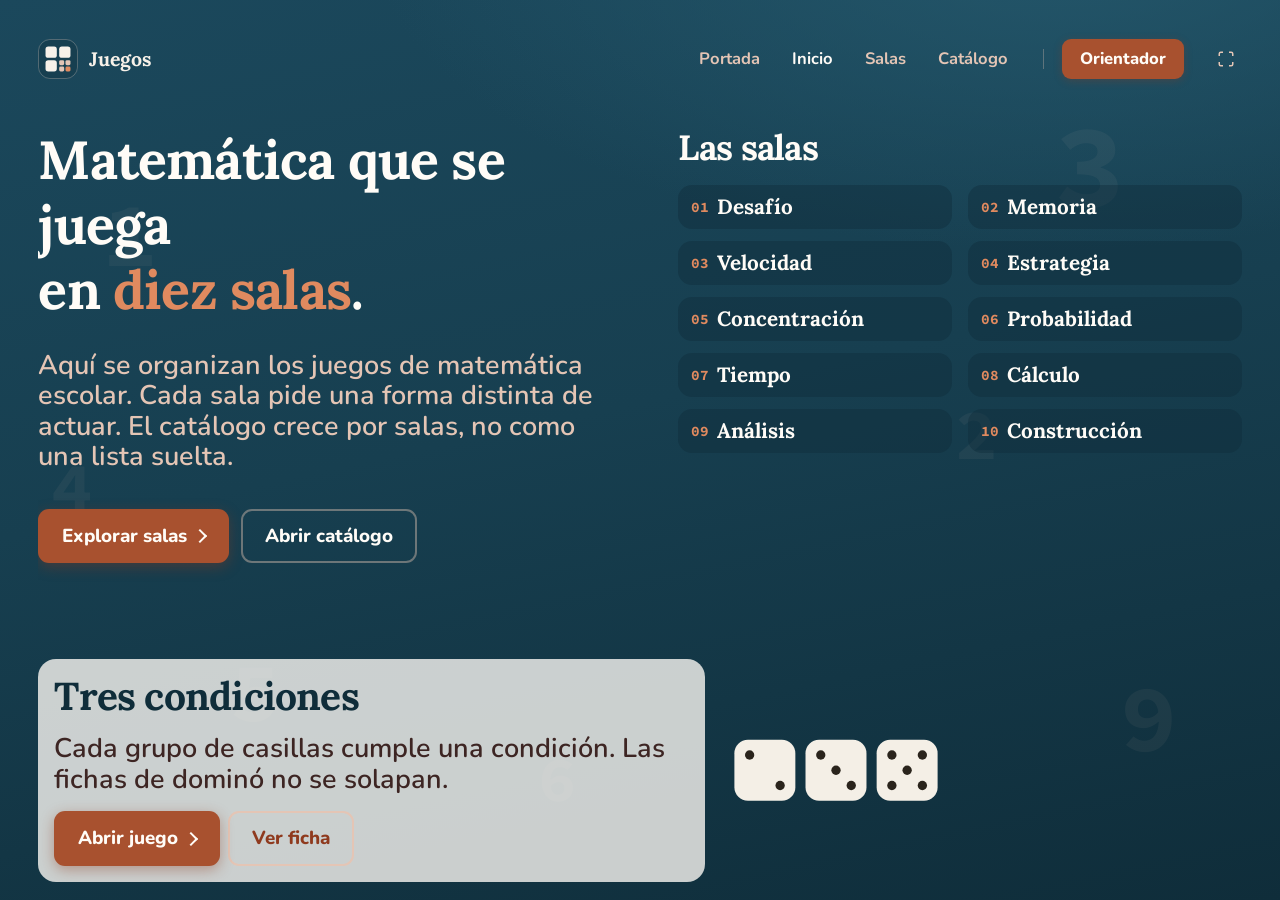
==== index-juegos.html @ 5acf11f0 "Alinea el encabezado, la píldora Orientador y el favicon con la portada." ====
<!DOCTYPE html>
<html lang="es">
<head>
<meta charset="UTF-8">
<meta name="viewport" content="width=device-width, initial-scale=1">
<meta name="s321:pieza" content="sala-de-juegos">
<title>Sala de juegos · Secuencia321</title>
<link rel="icon" type="image/svg+xml" href="favicon.svg">
<script>
(function(){
  var inicio, pendiente;
  function ver(){
    var b = document.body;
    window.clearTimeout(pendiente);
    if (!b){ pendiente = window.setTimeout(ver, 100); return; }
    if (b.classList.contains('pagina-lista')) return;
    if (inicio === undefined) inicio = performance.now();
    var restante = window.matchMedia('(prefers-reduced-motion: reduce)').matches
      ? 0 : 1100 - (performance.now() - inicio);
    if (restante > 0) { pendiente = window.setTimeout(ver, restante); return; }
    b.classList.remove('pagina-cargando');
    b.classList.add('pagina-lista');
  }
  window.s321MostrarPagina = ver;
  ver();
})();
</script>
<link rel="preconnect" href="https://fonts.googleapis.com">
<link href="https://fonts.googleapis.com/css2?family=Lora:wght@400;600;700&family=Nunito:wght@400;600;700;800&family=Source+Code+Pro:wght@400;600;700&display=swap" rel="stylesheet">
<style>
:root{
  --pe-hondo:#0f2d3a; --pe-base:#173f50; --pe-caja:#2a4e5e; --pe-claro:#2c5c70;
  --no-panel-linea:#346375;
  --te-hondo:#8f3a1e; --te-claro:#e08a5f;
  --ok:#327a52; --crema:#f7f1e9; --papel:#fffcf7; --borde-calido:#e4c5b5;
  --ti:#1b1512; --ti-t:#4a3f38;
  --lora:"Lora",Georgia,"Times New Roman",serif;
  --nunito:"Nunito",system-ui,sans-serif;
  --mono:"Source Code Pro",ui-monospace,"Courier New",monospace;
  --dur-rapida:160ms; --dur-base:260ms; --dur-media:380ms; --dur-lenta:560ms;
  --ease-salida:cubic-bezier(.16,1,.3,1); --ease-entrada:cubic-bezier(.7,0,.84,0);
  --ease-estandar:cubic-bezier(.2,.8,.2,1); --ease-enfasis:cubic-bezier(.22,1,.36,1);
}
*{box-sizing:border-box}
html,body{margin:0}
html{hyphens:auto}
body{
  color:var(--crema);
  font-family:var(--nunito); font-size:16px; font-weight:400; line-height:1.45;
  background:#0b1f28;
}
.escenario{position:fixed; inset:0; z-index:0; pointer-events:none; overflow:hidden}
.escenario .base{position:absolute; inset:0; background:
  radial-gradient(720px 420px at 12% -10%, rgba(224,138,95,.18), transparent 60%),
  radial-gradient(560px 380px at 100% 0%, rgba(34,86,108,.55), transparent 55%),
  linear-gradient(180deg,#123445 0%, #0f2d3a 42%, #0b1f28 100%);}
.escenario .halo{
  position:absolute; width:520px; height:520px; left:8%; top:-8%;
  background:radial-gradient(circle, rgba(176,74,42,.1), transparent 72%);
  animation:deriva 26s var(--ease-estandar) infinite alternate;
}
.escenario .geom{
  position:absolute; inset:0; width:auto; height:auto; opacity:.2;
  background:
    linear-gradient(rgba(247,241,233,.16) 1px, transparent 1px) 0 0 / 28px 28px,
    linear-gradient(90deg, rgba(247,241,233,.16) 1px, transparent 1px) 0 0 / 28px 28px;
  mask-image:radial-gradient(circle at 30% 30%, #000 20%, transparent 72%);
}
.escenario .vineta{position:absolute; inset:0; background:radial-gradient(circle at 50% 30%, transparent 40%, rgba(8,20,28,.55) 100%)}
body[data-vista="salas"] .escenario .halo{left:auto; right:-40px; background:radial-gradient(circle, rgba(44,92,112,.16), transparent 72%)}
body[data-vista="catalogo"] .escenario .halo{left:40%; top:40px; background:radial-gradient(circle, rgba(90,58,82,.14), transparent 72%)}
body[data-vista="orientador"] .escenario .halo{left:0; top:80px; background:radial-gradient(circle, rgba(224,138,95,.1), transparent 72%)}
body[data-vista="sala"] .escenario .halo{background:radial-gradient(circle, color-mix(in srgb, var(--halo,#e08a5f) 14%, transparent), transparent 74%)}
@keyframes deriva{from{transform:translate3d(0,0,0)} to{transform:translate3d(40px,28px,0)}}
.skip{position:absolute; left:16px; top:8px; transform:translateY(-150%); background:var(--papel); color:var(--ti); padding:8px 16px; z-index:30}
.skip:focus{transform:none}
:focus{outline:none}
:focus-visible{outline:2px solid var(--te-claro); outline-offset:3px}
.sr{position:absolute; width:1px; height:1px; padding:0; margin:-1px; overflow:hidden; clip:rect(0,0,0,0); white-space:nowrap; border:0}
#marco{position:fixed; inset:0; overflow:auto; z-index:1}
#app{
  position:relative; left:auto; top:auto;
  width:100%; min-height:100%; height:auto;
  margin:0; padding:clamp(14.4px, 2.4vw, 43.2px) clamp(16px, 3vw, 48px) clamp(12px, 2vw, 36px);
  transform:none; display:flex; flex-direction:column; gap:12px; overflow:visible;
}
#app h1,#app h2,#app h3,#app p,#app a,#app button,#app li,#app span,#app label{
  min-width:0; max-width:100%; overflow-wrap:normal; word-break:normal; hyphens:none;
}
.barra{
  min-height:64px; height:auto; display:flex; align-items:center; gap:12px; flex-wrap:wrap;
  background:linear-gradient(180deg, rgba(15,45,58,.5), rgba(15,45,58,.22));
  border-bottom:1px solid rgba(228,197,181,.22);
}
.marca{display:flex; align-items:center; gap:12px; color:inherit; text-decoration:none; min-height:44px; font-family:var(--lora); font-weight:600; font-size:20px; line-height:1.2}
.marca svg{width:36px; height:36px; flex:0 0 auto}
.nav{display:flex; gap:4px; margin-left:auto; flex-wrap:wrap}
.nav a,.btn{
  display:inline-flex; align-items:center; justify-content:center; min-height:44px; padding:8px 16px;
  font:500 16px/1.2 var(--nunito); text-decoration:none; color:var(--crema);
  border:1px solid transparent; background:transparent; cursor:pointer; border-radius:11px;
}
.nav a{position:relative}
.nav a[aria-current="page"]::after{
  content:""; position:absolute; left:16px; right:16px; bottom:6px; height:2px; background:var(--te-claro);
  transform-origin:left; animation:linea var(--dur-base) var(--ease-enfasis);
}
@keyframes linea{from{transform:scaleX(.2)} to{transform:scaleX(1)}}
.btn-primario,.accion{
  position:relative;
  background:var(--te-hondo); color:var(--crema); border:1px solid #a34a2c;
  display:inline-flex; align-items:center; gap:8px; min-height:40px; height:40px; padding:0 16px;
  font:500 16px/1.2 var(--nunito); text-decoration:none; cursor:pointer; border-radius:11px;
  box-shadow:inset 0 1px 0 rgba(247,241,233,.25), 0 8px 18px rgba(143,58,30,.28);
  transition:transform var(--dur-rapida) var(--ease-salida), background var(--dur-base) var(--ease-estandar);
}
.btn-primario::after,.accion::after{content:""; width:8px; height:8px; border-right:2px solid currentColor; border-top:2px solid currentColor; transform:rotate(45deg); transition:transform var(--dur-rapida) var(--ease-enfasis)}
.btn-primario:hover::after,.accion:hover::after{transform:translateX(3px) rotate(45deg)}
.btn-primario:active,.accion:active{transform:translateY(1px)}
.btn-sec,.btn-ghost{
  display:inline-flex; align-items:center; min-height:40px; height:40px; padding:0 16px; border-radius:11px;
  font:500 16px/1.2 var(--nunito); cursor:pointer; color:var(--crema);
  background:transparent; border:1px solid rgba(228,197,181,.45);
  transition:border-color var(--dur-rapida) var(--ease-salida), background var(--dur-rapida) var(--ease-salida);
}
.btn-sec:hover,.btn-ghost:hover{background:rgba(247,241,233,.06)}
main{min-width:0; min-height:0; overflow:hidden; display:flex; flex-direction:column}
.lienzo{flex:1; min-height:0; min-width:0; overflow:auto; overscroll-behavior:contain; view-transition-name:lienzo; padding:8px 0}
.lienzo.sale{opacity:0; transform:translateY(18px); transition:opacity var(--dur-base) var(--ease-entrada), transform var(--dur-base) var(--ease-entrada)}
.lienzo.entra > *{animation:sube var(--dur-media) var(--ease-salida) both}
.lienzo.entra > *:nth-child(2){animation-delay:50ms}
@keyframes sube{from{opacity:0; transform:translateY(16px)} to{opacity:1; transform:none}}
h1,h2,h3{font-family:var(--lora); font-weight:600; line-height:1.15; letter-spacing:-.02em; margin:0}
h1{font-size:36px; view-transition-name:titulo}
h2{font-size:24px}
h3{font-size:18px; color:var(--crema)}
.kicker{margin:0; font-family:var(--mono); font-size:12px; line-height:1.3; letter-spacing:.04em; color:var(--te-claro)}
.bajada{margin:0; color:#f3e6df; font-size:17px; line-height:1.35}
.lienzo:has(> .portada){position:relative; overflow:visible; padding:0}
.portada{
  position:relative; left:auto; top:auto; width:100%; height:auto;
  display:grid; grid-template-columns:minmax(0, 1.05fr) minmax(280px, .95fr); column-gap:clamp(16px, 2vw, 28px); row-gap:20px;
}
.entrada{width:auto; height:auto; display:flex; flex-direction:column; gap:8px}
.entrada h1{font-size:clamp(34px, 4vw, 52px); line-height:1.05; max-width:18ch}
.resumen{display:flex; flex-wrap:wrap; gap:12px 16px; margin:0; font-size:14px; color:#f3e6df}
.resumen span{border-bottom:1px solid rgba(228,197,181,.35)}
.acciones{display:flex; flex-wrap:wrap; gap:8px; margin:0}
.escena-salas{width:auto; height:auto; display:grid; grid-template-rows:auto minmax(0, 1fr); align-content:start; gap:8px}
.escena-salas h2{font-size:24px; line-height:1.2}
.indice{
  display:grid; grid-template-columns:1fr 1fr; grid-auto-rows:minmax(40px, auto);
  gap:8px 12px; margin:0; padding:0; list-style:none;
}
.indice a{
  display:flex; align-items:center; gap:8px; width:100%; height:auto; min-height:44px;
  padding:0 13px; border-radius:11px; font-size:15px;
  color:var(--crema); text-decoration:none; background:rgba(23,63,80,.72);
  border:1px solid var(--no-panel-linea);
  transition:transform var(--dur-rapida) var(--ease-enfasis), background var(--dur-base) var(--ease-estandar);
}
.indice a:hover{transform:translateY(-1px)}
.indice .n{font-family:var(--mono); font-size:12px; color:var(--te-claro)}
.indice strong{font-weight:600; font-family:var(--lora); font-size:15px}
.destacado{
  position:relative; left:auto; top:auto; width:100%; height:auto;
  display:grid; grid-template-columns:minmax(0, 1.4fr) minmax(180px, .6fr); gap:clamp(12px, 2vw, 28px);
  padding:18px; align-items:center; margin-top:16px;
  background:linear-gradient(135deg, rgba(224,138,95,.16), transparent 42%), #143646;
  border:1px solid rgba(228,197,181,.35); border-radius:28px;
  box-shadow:inset 0 1px 0 rgba(247,241,233,.12), 0 24px 40px rgba(8,24,32,.35);
}
.destacado .lectura{width:auto; height:auto; padding:16px; background:var(--papel); color:var(--ti); border-radius:18px; display:flex; flex-direction:column; gap:8px}
.destacado h2{font-size:clamp(22px, 2.4vw, 28px); color:var(--pe-hondo); line-height:1.1}
.destacado .lectura p{font-size:17px; line-height:1.35; margin:0}
.destacado .estado{font-size:14px; color:var(--ti-t)}
.dominos{width:min(100%, 380px); height:auto; justify-self:center; align-self:center}
.lienzo:has(.mosaico){display:flex; flex-direction:column; gap:12px; padding:8px 0 0; overflow:visible}
.mosaico{
  width:100%; height:auto; margin:0;
  display:grid;
  grid-template-columns:repeat(auto-fit, minmax(min(100%, 220px), 1fr));
  gap:14px;
}
.sala-btn{
  --mx:50%; --my:40%;
  appearance:none; text-align:left; cursor:pointer; width:100%; height:auto; min-height:148px; color:var(--crema);
  background:linear-gradient(160deg, rgba(247,241,233,.05), transparent 36%), #16384a;
  border:1px solid rgba(228,197,181,.16); border-radius:18px;
  padding:18px;
  display:flex; flex-direction:column; align-items:flex-start; gap:6px;
  box-shadow:inset 0 1px 0 rgba(247,241,233,.14), 0 12px 24px rgba(8,22,30,.28);
  position:relative;
  transition:border-color var(--dur-rapida) var(--ease-salida);
}
.sala-btn::before{
  content:""; position:absolute; inset:0; border-radius:18px; pointer-events:none;
  background:radial-gradient(180px circle at var(--mx) var(--my), rgba(224,138,95,.22), transparent 60%);
  opacity:0; transition:opacity var(--dur-base) var(--ease-salida);
}
.sala-btn::after{content:""; position:absolute; left:0; top:18px; height:28px; width:3px; border-radius:2px; background:var(--marca, var(--te-claro))}
.sala-btn:hover::before,.sala-btn:focus-visible::before{opacity:1}
.sala-btn svg{width:52px; height:52px; flex:0 0 52px; position:relative; z-index:1}
.sala-btn .n{font-family:var(--mono); font-size:12px; color:var(--te-claro); position:relative; z-index:1}
.sala-btn h2{font-size:23px; line-height:1.1; position:relative; z-index:1}
.sala-btn .lema{margin:0; font-size:15px; line-height:1.25; color:#f7f1e9; position:relative; z-index:1}
.sala-btn .gesto{margin:0; font-size:13px; line-height:1.25; color:#d9cfc4; position:relative; z-index:1}
.pie{
  height:48px; margin-top:auto; width:100%;
  display:flex; flex-direction:column; justify-content:flex-end; gap:2px;
  padding-top:4px; border-top:1px solid rgba(247,241,233,.12);
  font-size:13px; position:relative; z-index:1;
}
.ok{color:#9ddec0; font-weight:500}
.espera{color:#d9cfc4; font-weight:500}
.cue{color:var(--te-claro); font-weight:500}
.trazo{stroke:var(--te-claro)}
.sala-btn[data-sala="desafio"]:hover svg{animation:peldaño var(--dur-media) var(--ease-enfasis)}
.sala-btn[data-sala="memoria"]:hover svg rect:last-child{animation:huella var(--dur-lenta) var(--ease-estandar)}
.sala-btn[data-sala="velocidad"]:hover svg{animation:pulso var(--dur-media) var(--ease-enfasis)}
.sala-btn[data-sala="estrategia"]:hover svg{animation:bifurca var(--dur-media) var(--ease-enfasis)}
.sala-btn[data-sala="concentracion"]:hover svg path.trazo{animation:revela var(--dur-media) var(--ease-enfasis)}
.sala-btn[data-sala="probabilidad"]:hover svg{animation:reparte var(--dur-media) var(--ease-estandar)}
.sala-btn[data-sala="tiempo"]:hover svg{animation:intervalo var(--dur-lenta) var(--ease-estandar)}
.sala-btn[data-sala="calculo"]:hover svg{animation:recompone var(--dur-media) var(--ease-enfasis)}
.sala-btn[data-sala="analisis"]:hover svg{animation:enlaza var(--dur-media) var(--ease-estandar)}
.sala-btn[data-sala="construccion"]:hover svg{animation:ensambla var(--dur-media) var(--ease-enfasis)}
@keyframes peldaño{from{transform:translateY(8px)} to{transform:none}}
@keyframes huella{from{opacity:.25} to{opacity:1}}
@keyframes pulso{0%{transform:translateX(-6px)} 100%{transform:none}}
@keyframes bifurca{from{transform:scale(.94)} to{transform:none}}
@keyframes revela{from{stroke-dashoffset:12} to{stroke-dashoffset:0}}
@keyframes reparte{from{transform:translateY(6px)} to{transform:none}}
@keyframes intervalo{from{transform:scaleX(.86); transform-origin:left} to{transform:none}}
@keyframes recompone{from{transform:translateX(-5px)} to{transform:none}}
@keyframes enlaza{from{transform:scaleX(.9)} to{transform:none}}
@keyframes ensambla{from{transform:translateY(5px)} to{transform:none}}
.lienzo.entra .sala-btn{animation:sube var(--dur-media) var(--ease-salida) both}
.volver{appearance:none; background:none; border:0; color:var(--te-claro); min-height:44px; padding:8px 0; font:500 16px/1.2 var(--nunito); cursor:pointer}
.cabeza-sala{display:flex; flex-direction:column; gap:8px; margin:0 0 12px; padding-bottom:8px; border-bottom:1px solid rgba(228,197,181,.25)}
.cabeza-sala .meta{margin:0; font-size:14px; color:#f3e6df}
.sala-hero{display:flex; align-items:center; gap:16px}
.sala-hero svg{width:52px; height:52px; flex:0 0 auto}
.layout-sala{display:grid; grid-template-columns:1.35fr .75fr; gap:16px; min-height:0; flex:1}
.layout-sala h2{margin:0 0 10px}
.lienzo:has(.layout-sala), .lienzo:has(#lista-juegos){display:flex; flex-direction:column; overflow:hidden}
#lista-juegos,.layout-sala > div:first-child,.pedagogia{min-height:0; overflow:auto; overscroll-behavior:contain}
.tabs{display:flex; flex-wrap:wrap; gap:8px; margin:0 0 8px}
.tabs button{min-height:40px; padding:8px 14px; border-radius:11px; border:1px solid var(--no-panel-linea); background:#16384a; color:var(--crema); font:500 14px/1.2 var(--nunito); cursor:pointer}
.tabs button[aria-selected="true"]{background:var(--papel); color:var(--ti); border-color:var(--papel)}
.panel{padding:16px}
.lectura{background:var(--papel); color:var(--ti); border-radius:18px}
.lectura .estado{color:var(--ti-t)}
.lectura .kicker{color:var(--te-hondo)}
.panel p,.sinopsis{margin:0}
.mecanicas{margin:12px 0 0; font-family:var(--mono); font-size:12px; line-height:1.4; color:var(--ti-t)}
.catalogo,.lista{list-style:none; margin:0; padding:0; display:grid; grid-template-columns:1fr 1fr; gap:12px}
.catalogo li,.lista li{
  padding:16px; display:flex; flex-direction:column; gap:8px; border-radius:14px;
  background:#143646; color:var(--crema); border:1px solid var(--no-panel-linea);
  border-left:3px solid var(--marca, var(--te-claro));
}
.catalogo li.listo,.lista li.listo{background:linear-gradient(180deg, rgba(224,138,95,.12), #173f50 40%)}
.estado{margin:0; font-size:14px; color:#d9cfc4}
.fila-acc{display:flex; flex-wrap:wrap; gap:8px}
.filtros{
  display:grid; grid-template-columns:1.4fr .8fr .8fr auto; gap:12px; align-items:end;
  margin:0 0 12px; padding:16px; border-radius:22px;
  background:rgba(15,45,58,.55); border:1px solid rgba(228,197,181,.22);
}
.campo label{display:block; margin-bottom:8px; font-size:14px; font-weight:500; color:var(--crema)}
.campo input,.campo select{
  width:100%; min-height:40px; border-radius:11px; border:1px solid var(--no-panel-linea);
  background:#0f2d3a; color:var(--crema); padding:8px 12px; font:400 16px/1.4 var(--nunito);
}
.cuenta{margin:0 0 12px; font-size:14px; color:var(--te-claro)}
.vacio{padding:18px; border-radius:22px; background:#143646; border:1px solid var(--no-panel-linea)}
.ficha{display:grid; gap:12px}
.ficha-escena{
  display:grid; gap:16px; padding:20px; border-radius:28px;
  background:linear-gradient(160deg, rgba(224,138,95,.14), #123445 46%);
  border:1px solid rgba(228,197,181,.32);
}
.nota{color:#f3e6df; font-size:14px; margin:6px 0 0}
.ejes{display:grid; grid-template-columns:1fr 1fr 1fr; gap:12px; margin:12px 0}
.eje{padding:14px; border-radius:22px; background:#143646; border:1px solid var(--no-panel-linea); border-top:2px solid var(--te-claro)}
.resultado{padding:18px}
.resultado h2{color:var(--pe-hondo); margin:4px 0 8px; font-size:28px}
.receta{margin:12px 0; padding:12px 16px; border-left:4px solid var(--te-hondo); background:#f9f3ea; color:var(--ti)}
.aviso{padding:12px 16px; background:#234c5e; border:1px solid #346375}
.meta{margin:0; font-size:14px; color:#f3e6df}
#senal-proyeccion{display:none; margin:0 0 0 8px; font-family:var(--mono); font-size:12px; color:var(--te-claro)}
body.proyeccion #senal-proyeccion{display:block}
body.proyeccion footer.pie-pag, body.proyeccion .mecanicas{display:none}
footer.pie-pag{
  height:50px; margin:0; padding:0;
  display:flex; justify-content:space-between; align-items:center; gap:16px;
  border-top:1px solid rgba(247,241,233,.14); color:#d9cfc4; font-size:12px; line-height:1.3;
}
footer.pie-pag p{margin:0}
::view-transition-old(lienzo){animation:sale-vt var(--dur-media) var(--ease-entrada) both}
::view-transition-new(lienzo){animation:entra-vt var(--dur-media) var(--ease-salida) both}
@keyframes sale-vt{to{opacity:0; transform:translateY(-12px)}}
@keyframes entra-vt{from{opacity:0; transform:translateY(22px)}}
#giro{position:fixed; inset:0; z-index:40; display:grid; place-items:center; padding:24px; background:#0f2d3a; color:#f7f1e9}
#giro[hidden]{display:none}
.giro-caja{max-width:24rem}
.giro-caja svg{width:88px; height:88px}
.giro-caja h2{font-size:32px; margin:8px 0}
.giro-flecha{transform-origin:40px 66px; animation:girar 1.6s ease-in-out infinite}
@keyframes girar{from{transform:rotate(-12deg)} to{transform:rotate(78deg)}}
body.flujo #marco{position:static; overflow:visible; height:auto}
body.flujo #app{
  position:relative; left:auto; top:auto; width:100%; height:auto;
  transform:none; overflow:visible;
  display:flex; flex-direction:column;
  padding:16px;
}
body.flujo .portada,body.flujo .destacado,body.flujo .escena-salas,body.flujo .entrada,
body.flujo .ejes,body.flujo .filtros,body.flujo .lista,body.flujo .catalogo,body.flujo .layout-sala,body.flujo .mosaico{
  position:static; width:auto; height:auto; grid-template-columns:1fr; grid-template-rows:none;
}
body.flujo .indice{grid-template-columns:1fr; grid-template-rows:none}
body.flujo .indice a{width:100%}
body.flujo .sala-btn{height:auto}
body.flujo .lienzo,body.flujo main{overflow:visible; display:block; height:auto}

/* El marco deja de ser un lienzo fijo de 16:9. Cada orientación tiene su estructura. */
body[data-marco="ancho"] #marco,
body[data-marco="cine"] #marco{overflow:hidden}
body[data-marco="ancho"] #app,
body[data-marco="cine"] #app{
  height:100%; min-height:0; overflow:hidden;
  display:grid; grid-template-rows:auto minmax(0, 1fr) auto; gap:8px;
}
body[data-marco="ancho"] main,
body[data-marco="cine"] main,
body[data-marco="tabla"] main{min-height:0; flex:1; display:flex; overflow:hidden}
body[data-marco="ancho"] .lienzo,
body[data-marco="cine"] .lienzo{flex:1; min-height:0; overflow:hidden; display:flex; flex-direction:column}
body[data-marco="ancho"] .lienzo:has(> .portada),
body[data-marco="cine"] .lienzo:has(> .portada){
  display:grid; grid-template-rows:minmax(0, .92fr) minmax(0, 1.08fr); gap:12px; overflow:hidden;
}
body[data-marco="ancho"] .portada,
body[data-marco="cine"] .portada{min-height:0; align-items:stretch}
body[data-marco="ancho"] .escena-salas,
body[data-marco="cine"] .escena-salas{min-height:0}
body[data-marco="ancho"] .indice,
body[data-marco="cine"] .indice,
body[data-marco="tabla"] .indice{height:100%; grid-template-rows:repeat(5, minmax(0, 1fr))}
body[data-marco="ancho"] .indice a,
body[data-marco="cine"] .indice a{min-height:0; height:100%}
body[data-marco="ancho"] .destacado,
body[data-marco="cine"] .destacado{margin-top:0; min-height:0; height:100%; overflow:hidden}
body[data-marco="cine"]{font-size:15px}
body[data-marco="cine"] .entrada h1{font-size:clamp(28px, 3.2vw, 40px)}
body[data-marco="cine"] #app{padding:8px 20px}
body[data-marco="cine"] .destacado .lectura p,
body[data-marco="cine"] .bajada{font-size:15px}
body[data-marco="tabla"] #app{min-height:100%}
body[data-marco="tabla"] .portada{grid-template-columns:minmax(0, 1fr) minmax(0, 1fr)}
body[data-marco="tabla"] .mosaico,
body[data-marco="ancho"] .mosaico,
body[data-marco="cine"] .mosaico{
  flex:1; min-height:0; height:100%;
  grid-template-columns:repeat(5, minmax(0, 1fr));
  grid-template-rows:repeat(2, minmax(0, 1fr));
}
body[data-marco="tabla"] .sala-btn,
body[data-marco="ancho"] .sala-btn,
body[data-marco="cine"] .sala-btn{height:100%; min-height:0}
body[data-marco="retrato"] .portada,
body[data-marco="telefono"] .portada,
body[data-marco="retrato"] .destacado,
body[data-marco="telefono"] .destacado{grid-template-columns:1fr}
body[data-marco="telefono"] .indice{grid-template-columns:1fr}
body[data-marco="telefono"] .barra{align-items:flex-start}
body[data-marco="telefono"] .nav{margin-left:0; width:100%}
body[data-marco="telefono"] .mosaico,
body[data-marco="retrato"] .mosaico{grid-template-columns:1fr}
body[data-marco="retrato"] .mosaico{grid-template-columns:1fr 1fr}
body[data-marco="telefono"] .layout-sala,
body[data-marco="retrato"] .layout-sala,
body[data-marco="telefono"] .filtros,
body[data-marco="retrato"] .filtros,
body[data-marco="telefono"] .ejes,
body[data-marco="retrato"] .ejes,
body[data-marco="telefono"] .catalogo,
body[data-marco="telefono"] .lista,
body[data-marco="retrato"] .catalogo,
body[data-marco="retrato"] .lista{grid-template-columns:1fr}
body[data-marco="telefono"] h1,
body[data-marco="retrato"] h1{font-size:clamp(32px, 8vw, 44px)}
#giro{display:none !important}

@media (prefers-reduced-motion:reduce){
  .escenario .halo,.escenario .geom,.giro-flecha{animation:none}
  .lienzo,.lienzo.sale,.sala-btn,.btn-primario,.accion,.nav a[aria-current="page"]::after{animation:none; transition:opacity 100ms linear}
  ::view-transition-old(lienzo),::view-transition-new(lienzo){animation:none}
}

/* La misma voz que la portada: degradado suave, sin rejilla, sin brillo metálico. */
body{
  font-weight:600; line-height:1.55;
  background:
    radial-gradient(1100px 520px at 82% -8%, #24576b 0%, transparent 62%),
    linear-gradient(168deg, #1b485c 0%, #173f50 46%, #0f2d3a 100%);
}
.escenario .base{background:
  radial-gradient(1100px 520px at 82% -8%, #24576b 0%, transparent 62%),
  linear-gradient(168deg, #1b485c 0%, #173f50 46%, #0f2d3a 100%)}
.escenario .halo,.escenario .geom,.escenario .vineta{display:none}
.escenario .numeros{position:absolute; inset:0; pointer-events:none; overflow:hidden}
.escenario .numeros span{position:absolute; font-family:var(--mono); font-weight:700; color:#e4c5b5; opacity:.055; user-select:none; animation:flotar 22s ease-in-out infinite}
.escenario .numeros span:nth-child(1){left:8%; top:18%; font-size:92px}
.escenario .numeros span:nth-child(2){right:12%; top:8%; font-size:120px; animation-delay:-6s}
.escenario .numeros span:nth-child(3){right:22%; top:42%; font-size:72px; animation-delay:-11s}
.escenario .numeros span:nth-child(4){left:18%; bottom:16%; font-size:84px; animation-delay:-4s}
.escenario .numeros span:nth-child(5){right:8%; bottom:12%; font-size:96px; animation-delay:-9s}
.escenario .numeros span:nth-child(6){left:42%; bottom:8%; font-size:64px; animation-delay:-14s}
.escenario .numeros span:nth-child(7){left:4%; top:48%; font-size:70px; animation-delay:-2s}
@keyframes flotar{0%,100%{transform:translateY(0)}50%{transform:translateY(-26px)}}
.barra{
  background:transparent; border:0; flex-wrap:wrap; align-items:center; gap:8px 16px;
  min-height:56px; margin-bottom:12px;
}
.marca{gap:11px; color:#f7f1e9; font-weight:700; font-size:1.06rem; flex:0 0 auto}
.marca-icono{width:40px; height:40px; border-radius:12px; flex:0 0 auto; border:1px solid rgba(228,197,181,.28); overflow:hidden}
.marca-icono img{width:100%; height:100%; border-radius:inherit; display:block}
.marca-txt{font-family:var(--lora); font-weight:700; font-size:1.219rem; color:#f7f1e9; white-space:nowrap}
.nav{flex-wrap:wrap; gap:4px; min-width:0; margin-left:auto; justify-content:flex-end}
.nav a,.btn{white-space:nowrap; overflow-wrap:normal; word-break:keep-all; min-height:40px; padding:8px 13px; font:700 1.035rem/1.2 var(--nunito); color:#e4c5b5; border-radius:9px; background:transparent; border-color:transparent}
.nav a:hover{background:rgba(228,197,181,.13); color:#fffcf7; transform:none}
.nav a[aria-current="page"]{background:transparent; color:#fffcf7}
.nav a.btn-barra{
  position:relative; margin-left:36px; background:#a8512f; color:#fffcf7;
  padding:9px 17px; font-weight:800; border-radius:9px; box-shadow:0 2px 8px rgba(143,58,30,.32);
}
.nav a.btn-barra::before{content:""; position:absolute; left:-20px; top:50%; width:1px; height:20px; background:rgba(228,197,181,.32); transform:translateY(-50%)}
.nav a.btn-barra:hover,.nav a.btn-barra[aria-current="page"]{background:#b55537; color:#fffcf7}
.nav a[aria-current="page"]::after{content:none}
.btn-icono{
  display:inline-flex; align-items:center; justify-content:center;
  width:32px; height:32px; min-height:0; margin-left:10px; padding:0;
  border:0; border-radius:0; background:transparent; box-shadow:none; color:#e4c5b5; cursor:pointer;
}
.btn-icono svg{width:18px; height:18px}
.btn-icono:hover,.btn-icono:active,.btn-icono[aria-pressed="true"]{
  background:transparent; border:0; color:#e4c5b5; transform:none; box-shadow:none;
}
.btn-primario,.accion,.btn-sec,.btn-ghost,.indice a{
  transition:transform .32s cubic-bezier(.22,1,.36,1), box-shadow .32s cubic-bezier(.22,1,.36,1), background .2s;
}
.btn-primario,.accion{
  background:#a8512f; color:#fffcf7; border:2px solid transparent; min-height:48px; height:auto; padding:14px 22px;
  font:800 .98rem/1.2 var(--nunito); border-radius:11px; box-shadow:0 4px 14px rgba(143,58,30,.4);
}
.btn-primario:hover,.accion:hover{background:#b55537; transform:translateY(-4px); box-shadow:0 10px 22px rgba(143,58,30,.45)}
.btn-primario:active,.accion:active,.btn-sec:active,.btn-ghost:active{transform:translateY(2px) scale(.97)}
.btn-primario:hover::after,.accion:hover::after{transform:rotate(45deg)}
.btn-sec,.btn-ghost{
  height:auto; min-height:48px; padding:14px 22px; font:800 .98rem/1.2 var(--nunito); color:#fffcf7;
  border:2px solid rgba(228,197,181,.42); border-radius:11px; background:transparent;
}
.btn-sec:hover,.btn-ghost:hover{background:rgba(228,197,181,.13); border-color:#e4c5b5; transform:translateY(-4px)}
.entrada h1{max-width:100%; font-size:clamp(28px, 3vw, 46px); color:#fffcf7}
.entrada,.escena-salas{min-width:0}
.indice a{background:rgba(15,45,58,.42); border:0; border-radius:14px; color:#fffcf7}
.indice a:hover{transform:translateY(-3px); background:rgba(15,45,58,.62)}
.indice .n{color:#e08a5f; font-weight:700}
.indice strong{color:#fffcf7; font-weight:700}
.destacado{
  background:none; border:0; border-radius:0; box-shadow:none; padding:0;
}
.destacado .lectura{background:rgba(255,252,247,.78)}
.sala-btn{
  background:#1b485c; border:1px solid rgba(228,197,181,.34); border-radius:18px;
  box-shadow:0 14px 28px rgba(8,22,30,.28);
}
.sala-btn::after{content:none}
.sala-btn .lema{font-size:18px; line-height:1.5; font-weight:700; color:#fffcf7}
.sala-btn .gesto{font-size:16.5px; line-height:1.5; color:#e4c5b5}
.sala-btn .pie{border:0; height:auto; padding-top:12px; margin-top:auto}
.sala-btn .cue{
  display:inline-flex; align-items:center; min-height:40px; padding:8px 16px;
  background:#a8512f; color:#fffcf7; font:800 .95rem/1 var(--nunito); border-radius:10px;
  box-shadow:0 4px 12px rgba(143,58,30,.38);
}
.sala-btn:hover .cue{transform:translateY(-2px)}
.sala-btn svg{color:#e08a5f}
body[data-marco="tabla"] .mosaico,
body[data-marco="ancho"] .mosaico,
body[data-marco="cine"] .mosaico{
  flex:none; height:auto; min-height:0;
  grid-template-columns:repeat(5, minmax(0, 1fr));
  grid-template-rows:none; gap:18px;
}
body[data-marco="tabla"] .sala-btn,
body[data-marco="ancho"] .sala-btn,
body[data-marco="cine"] .sala-btn{height:auto; min-height:0; overflow:visible}
.catalogo li,.lista li{background:rgba(255,252,247,.05); border:1px solid rgba(228,197,181,.22); box-shadow:none}
.filtros,.eje,.vacio,.ficha-escena{box-shadow:none}
footer.pie-pag{border:0; justify-content:center; color:#e4c5b5; font-size:13px; min-height:36px}

/* Letras de la sala. Misma casa que las secuencias, con los porcentajes de esta página.
   Más pequeña: hasta 20 px, sube 20 %. Medio: de 20 a 35 px, sube 15 %.
   Grande: más de 35 px, sube 5 %. El crédito no entra.
   Función                         Hoy     Grupo    Sube   Queda
   número de sala, antetítulo      12      pequeña  20 %   14.4
   gesto y pie de sala             13      pequeña  20 %   15.6
   crédito © Secuencia321          13      fuera     0     13
   estados, metas, etiquetas       14      pequeña  20 %   16.8
   nombre de sala, lema            15      pequeña  20 %   18
   navegación                      14.1    pequeña  20 %   16.9
   botones                         15.7    pequeña  20 %   18.8
   marca «Juegos», bajada, ficha   17      pequeña  20 %   20.4
   título de sala en el mosaico    23      medio    15 %   26.5
   «Las salas»                     24      medio    15 %   27.6
   «Tres condiciones»              22–28   medio    15 %   25.3–32.2
   «Diez salas…»                   28–46   grande    5 %   29.4–48.3
*/
.kicker,.indice .n,.sala-btn .n{font-size:14.4px}
.sala-btn .gesto,.sala-btn .pie{font-size:15.6px}
.estado,.meta,.cabeza-sala .meta,.campo label,.cuenta,.nota,.destacado .estado,.tabs button{font-size:16.8px}
.indice a,.indice strong,.sala-btn .lema{font-size:18px}
.nav a{font-size:1.035rem; color:#e4c5b5}
.marca,.marca-txt{font-size:1.219rem; color:#f7f1e9}
.bajada{font-size:27px; color:#e4c5b5; font-weight:600}
.destacado .lectura p{font-size:27px; color:#3d2523}
.btn-primario,.accion,.btn-sec,.btn-ghost{font-size:1.176rem}
.volver,.campo input,.campo select,.campo textarea{font-size:19.2px}
h3{font-size:21.6px}
.sala-btn h2{font-size:32px}
.destacado h2{font-size:clamp(30.6px, 3.34vw, 38.96px)}
.resultado h2{font-size:38.96px}
h1,h2,h3{font-weight:700}
h2,.escena-salas h2{font-size:35.07px}
h1{font-size:48.03px}
.entrada h1{
  font-family:var(--lora); font-weight:700; letter-spacing:-.015em; color:#fffcf7;
  font-size:clamp(2rem, 5.4vw, 3.35rem); line-height:1.14; white-space:normal; max-width:11em;
}
.entrada h1 .resalte{color:#e08a5f}
body[data-marco="cine"] .entrada h1{font-size:clamp(1.85rem, 4.6vw, 2.8rem)}
h2,.escena-salas h2{font-family:var(--lora); font-weight:700; color:#fffcf7}
body[data-marco="cine"] .bajada,body[data-marco="cine"] .destacado .lectura p{font-size:23.8px}
body[data-marco="cine"] #app{padding-top:10px}
body[data-marco="retrato"] h1,body[data-marco="telefono"] h1{font-size:clamp(38.81px, 9.702vw, 53.36px); line-height:1.2}
#app{gap:28px}
.entrada{gap:28px}
.entrada h1,.bajada{line-height:1.22}
.bajada,.destacado .lectura p{line-height:1.13}
.portada{grid-template-columns:minmax(0, 1.28fr) minmax(0, 1fr); justify-content:stretch; align-items:start; width:100%; column-gap:clamp(48px, 6vw, 96px); row-gap:32px}
.escena-salas{width:100%; max-width:none}
.indice{grid-template-columns:1fr 1fr; width:100%; max-width:none}
.indice a{width:100%; max-width:none}
.indice strong{font-size:20.7px}
.destacado{width:75%; max-width:75%; grid-template-columns:minmax(0, 1fr) 210px; justify-content:start}
.destacado .lectura{max-width:none}
.escena-salas{gap:16px}
.indice{gap:12px 16px}
.destacado{margin-top:96px}
body[data-marco="ancho"] .destacado,
body[data-marco="cine"] .destacado{margin-top:96px; height:auto; overflow:visible}
.destacado .lectura{gap:16px}
.acciones{gap:12px; margin-top:8px}
body[data-marco="telefono"] .indice,
body[data-marco="telefono"] .portada,
body[data-marco="telefono"] .destacado{grid-template-columns:1fr}
body[data-marco="telefono"] .barra,
body[data-marco="retrato"] .barra{align-items:flex-start}
body[data-marco="telefono"] .nav,
body[data-marco="retrato"] .nav{margin-left:0; width:100%; justify-content:flex-start}
body[data-marco="ancho"] #marco,
body[data-marco="cine"] #marco{overflow:auto}
body[data-marco="ancho"] #app,
body[data-marco="cine"] #app{height:auto; min-height:100%; overflow:visible; display:flex; flex-direction:column; gap:32px}
body[data-marco="ancho"] .lienzo,
body[data-marco="cine"] .lienzo,
body[data-marco="ancho"] .lienzo:has(> .portada),
body[data-marco="cine"] .lienzo:has(> .portada){display:block; height:auto; overflow:visible}
body[data-marco="ancho"] .indice a,
body[data-marco="cine"] .indice a{height:auto; min-height:44px}
@media (max-width:1100px){
  .entrada h1{white-space:normal}
}
@media (max-width:720px){
  .portada,.destacado{grid-template-columns:1fr; width:100%; max-width:none}
  .indice{grid-template-columns:1fr; width:100%}
  .indice a{width:100%; max-width:none}
  .destacado{width:100%}
  .nav{margin-left:0; width:100%; justify-content:flex-start}
}
body.pagina-cargando{visibility:hidden}
#s321-precarga{position:fixed; inset:0; z-index:9999; visibility:visible; display:flex; align-items:center; justify-content:center; background:#36545f; opacity:1; transition:opacity .62s cubic-bezier(.22,.8,.25,1)}
#s321-precarga img{width:clamp(144px, 18vw, 224px); height:auto; aspect-ratio:1; opacity:.9; animation:precargaEntrada 1.1s cubic-bezier(.22,.8,.25,1) both}
@keyframes precargaEntrada{from{opacity:.08; transform:translateY(14px)} to{opacity:.9; transform:translateY(0)}}
body.pagina-lista #s321-precarga{opacity:0; pointer-events:none}
body.transita #s321-precarga{opacity:1; pointer-events:auto}

</style>
</head>
<body class="pagina-cargando" data-vista="inicio">
<div id="s321-precarga" aria-hidden="true"><img src="carga.svg" alt=""></div>
<div class="escenario" aria-hidden="true">
  <div class="base"></div>
  <div class="numeros"><span>1</span><span>3</span><span>2</span><span>5</span><span>9</span><span>6</span><span>4</span></div>
</div>
<a class="skip" href="#contenido">Saltar al contenido</a>
<div id="marco">
<div id="app">
  <header class="barra">
    <a class="marca" href="#inicio" data-go="#inicio">
      <span class="marca-icono"><img src="favicon.svg" alt="" width="36" height="36"></span>
      <span class="marca-txt">Juegos</span>
    </a>
    <nav class="nav" aria-label="Secciones">
      <a href="index.html">Portada</a>
      <a href="#inicio" data-go="#inicio" id="nav-inicio">Inicio</a>
      <a href="#salas" data-go="#salas" id="nav-salas">Salas</a>
      <a href="#catalogo" data-go="#catalogo" id="nav-catalogo">Catálogo</a>
      <a class="btn-barra" href="#orientador" data-go="#orientador" id="nav-orientador">Orientador</a>
    </nav>
    <button type="button" class="btn-icono" id="btnProyeccion" aria-pressed="false" aria-label="Pantalla completa">
      <svg viewBox="0 0 24 24" fill="none" stroke="currentColor" stroke-width="2" aria-hidden="true"><path d="M8 3H5a2 2 0 0 0-2 2v3"/><path d="M16 3h3a2 2 0 0 1 2 2v3"/><path d="M8 21H5a2 2 0 0 1-2-2v-3"/><path d="M16 21h3a2 2 0 0 0 2-2v-3"/></svg>
    </button>
  </header>
  <main id="contenido"><div id="lienzo" class="lienzo"></div></main>
  <footer class="pie-pag">
    <p>© 2026 Secuencia321</p>
  </footer>
</div>
</div>
<div id="giro" hidden>
  <div class="giro-caja">
    <svg viewBox="0 0 88 88" aria-hidden="true"><rect x="28" y="10" width="32" height="56" rx="6" fill="none" stroke="#f7f1e9" stroke-width="2"/><rect x="40" y="58" width="8" height="3" rx="1" fill="#e08a5f"/><path class="giro-flecha" d="M18 62c8 16 28 20 42 10" fill="none" stroke="#e08a5f" stroke-width="2"/><path d="M54 68l8 6-8 2" fill="#e08a5f"/></svg>
    <h2>Gira el dispositivo</h2>
    <p>Esta plataforma está diseñada para utilizarse en horizontal.</p>
    <button type="button" class="btn-primario" id="seguir-vertical">Continuar en vertical</button>
  </div>
</div>
<p id="aviso" class="sr" aria-live="polite"></p>
<script type="application/json" id="datos">{"zonas": [{"id": "desafio", "nombre": "Desafío", "lema": "La dificultad sube. El reloj no manda.", "gesto": "Producir y decidir con exigencia creciente", "presion": "calma-exigente", "acento": "#b04a2a", "presentacion": {"que_es": "Una ronda vale si el siguiente peldaño pide más que el anterior: más cifras, una condición nueva, o un camino que ya no se puede resolver de un golpe de vista.", "como_se_articula": "Se fija un criterio único. Se construyen diez peldaños. Cada peldaño cambia una sola variable. El estudiante ve el peldaño, resuelve, y solo entonces aparece el siguiente. No hay ranking. Hay umbral.", "que_no_es": "No es una lista de ejercicios con confeti. Si el gesto no cambia de exigencia, es cálculo disfrazado.", "para_el_aula": "En PDI, un estudiante resuelve el peldaño a la vista. El resto pronostica si va a alcanzar. El maestro señala el criterio, no la cuenta.", "mecanicas": ["PR-2", "PR-3", "EL-2", "BU-1"]}, "juegos": [{"id": "tres-condiciones", "nombre": "Tres condiciones", "sinopsis": "Cada grupo de casillas cumple una condición. Las fichas de dominó no se solapan.", "estado": "listo", "archivo": "juegos/desafio/tres-condiciones/tres-condiciones.html"}]}, {"id": "memoria", "nombre": "Memoria", "lema": "Lo que se tapó sigue contando.", "gesto": "Retener y emparejar", "presion": "calma", "acento": "#5a3a52", "presentacion": {"que_es": "Se muestra, se tapa, se pide. La matemática no está en recordar dibujos: está en recordar una cantidad, una relación o una posición que todavía sirve.", "como_se_articula": "Tres tiempos en la misma pantalla: se ve · se cubre · se usa. El material tapado y el que queda a la vista tienen que hablarse. Si al destapar no hay nada que calcular, era memoria de naipes.", "que_no_es": "No es Memory de figuritas. Dos cartas iguales sin valor matemático no entran.", "para_el_aula": "Tocar en la pizarra. Pocas cartas, grandes. El maestro pregunta qué se está guardando: el número, el lugar, o la relación.", "mecanicas": ["RE-1", "MO-1", "EX-3", "PR-2"]}, "juegos": [{"id": "parejas-de-valor", "nombre": "Parejas de valor", "sinopsis": "Se unen dos caras que valen lo mismo con distinta ropa.", "estado": "idea", "archivo": "juegos/memoria/parejas-de-valor.html"}, {"id": "eco-de-cifras", "nombre": "Eco de cifras", "sinopsis": "Una fila se muestra tres segundos. Hay que reconstruirla.", "estado": "idea", "archivo": "juegos/memoria/eco-de-cifras.html"}, {"id": "mesa-tapada", "nombre": "Mesa tapada", "sinopsis": "Se cubren platos. Decir cuántos quedan sin destaparlos todos.", "estado": "idea", "archivo": "juegos/memoria/mesa-tapada.html"}, {"id": "el-orden-que-se-fue", "nombre": "El orden que se fue", "sinopsis": "Se vio una secuencia. Reaparece desordenada. Hay que devolverla.", "estado": "idea", "archivo": "juegos/memoria/el-orden-que-se-fue.html"}, {"id": "dos-vistazos", "nombre": "Dos vistazos", "sinopsis": "Primera mirada: cantidades. Segunda: la pregunta. No hay tercera.", "estado": "idea", "archivo": "juegos/memoria/dos-vistazos.html"}, {"id": "la-caja-de-tres", "nombre": "La caja de tres", "sinopsis": "Solo tres casillas a la vista. Las demás se recuerdan.", "estado": "idea", "archivo": "juegos/memoria/la-caja-de-tres.html"}, {"id": "espejo-tardio", "nombre": "Espejo tardío", "sinopsis": "Lo de la izquierda se tapó. Lo de la derecha pide el complemento.", "estado": "idea", "archivo": "juegos/memoria/espejo-tardio.html"}, {"id": "ruta-borrada", "nombre": "Ruta borrada", "sinopsis": "Un camino se recorrió. Hay que repetirlo de memoria sobre el plano.", "estado": "idea", "archivo": "juegos/memoria/ruta-borrada.html"}, {"id": "fichas-que-caminan", "nombre": "Fichas que caminan", "sinopsis": "Se movieron dos. Decir cuáles, sin haberlas seguido con el dedo.", "estado": "idea", "archivo": "juegos/memoria/fichas-que-caminan.html"}, {"id": "el-total-escondido", "nombre": "El total escondido", "sinopsis": "Se vieron partes. El total se pide cuando ya no están.", "estado": "idea", "archivo": "juegos/memoria/el-total-escondido.html"}, {"id": "memoria-de-lugar", "nombre": "Memoria de lugar", "sinopsis": "Cada cantidad vivía en un sitio. El sitio se vació.", "estado": "idea", "archivo": "juegos/memoria/memoria-de-lugar.html"}, {"id": "la-carta-testigo", "nombre": "La carta testigo", "sinopsis": "Una carta queda destapada para comparar. Las otras no.", "estado": "idea", "archivo": "juegos/memoria/la-carta-testigo.html"}]}, {"id": "velocidad", "nombre": "Velocidad", "lema": "El pulso sube. Nadie pierde delante de la clase.", "gesto": "Reaccionar contra el reloj", "presion": "reloj", "acento": "#c85f3c", "presentacion": {"que_es": "Un solo criterio ya construido se aplica muchas veces, rápido. El reloj sube. No hay ranking ni nombres. «Jugar otra vez» borra la ronda y no avanza nada.", "como_se_articula": "Se declara el criterio en una frase. Se lanza una ráfaga de ítems cortos. Se cuenta lo acertado, no a quién. Al repetir, cero y burbuja cerrada.", "que_no_es": "No es un examen cronometrado de operaciones peladas. Si el criterio no cabe en una línea, no es velocidad: es desafío.", "para_el_aula": "Toda la clase puede decir en voz baja. Un estudiante toca. Nadie queda último en un tablero.", "mecanicas": ["RE-2", "BU-1", "BU-3", "EL-1"]}, "juegos": [{"id": "rafaga", "nombre": "Ráfaga", "sinopsis": "Doce ítems del mismo criterio. El reloj corre. Se puede repetir.", "estado": "idea", "archivo": "juegos/velocidad/rafaga.html"}, {"id": "pulso-de-tres", "nombre": "Pulso de tres", "sinopsis": "Tres decisiones seguidas. Si una falla, la ráfaga se reinicia.", "estado": "idea", "archivo": "juegos/velocidad/pulso-de-tres.html"}, {"id": "acepta-o-sigue", "nombre": "Acepta o sigue", "sinopsis": "Pasa lo que cumple. Descarta lo que no. El gesto es contenerse.", "estado": "idea", "archivo": "juegos/velocidad/acepta-o-sigue.html"}, {"id": "antes-del-tono", "nombre": "Antes del tono", "sinopsis": "Hay que tocar la cantidad justa antes de que suene la marca.", "estado": "idea", "archivo": "juegos/velocidad/antes-del-tono.html"}, {"id": "la-fila-que-corre", "nombre": "La fila que corre", "sinopsis": "Números desfilan. Tocar solo los que pertenecen.", "estado": "idea", "archivo": "juegos/velocidad/la-fila-que-corre.html"}, {"id": "doble-toque", "nombre": "Doble toque", "sinopsis": "Primero la cantidad, luego su pareja, sin pensar el nombre.", "estado": "idea", "archivo": "juegos/velocidad/doble-toque.html"}, {"id": "el-atajo", "nombre": "El atajo", "sinopsis": "Hay una forma corta. Quien la ve tarda menos, no quien aprieta.", "estado": "idea", "archivo": "juegos/velocidad/el-atajo.html"}, {"id": "verde-y-sigo", "nombre": "Verde y sigo", "sinopsis": "Acierto silencioso. Solo se detiene el error.", "estado": "idea", "archivo": "juegos/velocidad/verde-y-sigo.html"}, {"id": "mitad-visible", "nombre": "Mitad visible", "sinopsis": "Se ve una parte. Hay que completar la otra al vuelo.", "estado": "idea", "archivo": "juegos/velocidad/mitad-visible.html"}, {"id": "cambio-de-criterio", "nombre": "Cambio de criterio", "sinopsis": "A mitad de ráfaga el criterio rota. Lo que valía deja de valer.", "estado": "idea", "archivo": "juegos/velocidad/cambio-de-criterio.html"}, {"id": "diez-en-calma", "nombre": "Diez en calma", "sinopsis": "Misma ráfaga, pero el reloj solo mira. No apura.", "estado": "idea", "archivo": "juegos/velocidad/diez-en-calma.html"}, {"id": "el-gesto-unico", "nombre": "El gesto único", "sinopsis": "Un solo tipo de toque resuelve todo. Nada de menús.", "estado": "idea", "archivo": "juegos/velocidad/el-gesto-unico.html"}]}, {"id": "estrategia", "nombre": "Estrategia", "lema": "El primer movimiento ya decide el tercero.", "gesto": "Planear y decidir con consecuencias", "presion": "calma", "acento": "#173f50", "presentacion": {"que_es": "Hay recursos limitados y más de un camino bueno. Se elige, se ve el efecto, se elige otra vez. La matemática está en anticipar, no en el clic verde inmediato.", "como_se_articula": "Tablero o reserva visible. Cada jugada gasta algo. Las consecuencias se leen en el propio tablero, no en una burbuja. Se puede rehacer el turno.", "que_no_es": "No es ajedrez con números pegados. Si no hay dilema (gastar ahora o guardar), es un ejercicio de pasos.", "para_el_aula": "Dos estudiantes proponen planes distintos. Se juega uno. Se compara con el que no se jugó.", "mecanicas": ["EL-2", "RE-3", "PR-4", "MA-4"]}, "juegos": [{"id": "el-colmado-justo", "nombre": "El colmado justo", "sinopsis": "Comprar con una reserva. Cada producto cambia lo que queda.", "estado": "idea", "archivo": "juegos/estrategia/el-colmado-justo.html"}, {"id": "cercar-el-numero", "nombre": "Cercar el número", "sinopsis": "Ir cerrando un intervalo. Cada ficha gasta un movimiento.", "estado": "idea", "archivo": "juegos/estrategia/cercar-el-numero.html"}, {"id": "dos-caminos", "nombre": "Dos caminos", "sinopsis": "Llegar al mismo total por rutas que no cuestan igual.", "estado": "idea", "archivo": "juegos/estrategia/dos-caminos.html"}, {"id": "guardar-o-usar", "nombre": "Guardar o usar", "sinopsis": "Una ficha potente. Gastarla ahora cierra un atajo y abre un hueco.", "estado": "idea", "archivo": "juegos/estrategia/guardar-o-usar.html"}, {"id": "el-reparto-tenso", "nombre": "El reparto tenso", "sinopsis": "Partir una cantidad entre tres destinos que no se pueden quedar cortos.", "estado": "idea", "archivo": "juegos/estrategia/el-reparto-tenso.html"}, {"id": "bloquear-la-casilla", "nombre": "Bloquear la casilla", "sinopsis": "Ocupar para que el otro plan ya no quepa.", "estado": "idea", "archivo": "juegos/estrategia/bloquear-la-casilla.html"}, {"id": "tres-turnos", "nombre": "Tres turnos", "sinopsis": "Solo tres jugadas. Hay que dejar el tablero en la meta.", "estado": "idea", "archivo": "juegos/estrategia/tres-turnos.html"}, {"id": "la-reserva-ciega", "nombre": "La reserva ciega", "sinopsis": "Se ve lo que hay, no lo que vendrá. Hay que dejar margen.", "estado": "idea", "archivo": "juegos/estrategia/la-reserva-ciega.html"}, {"id": "puente-o-orilla", "nombre": "Puente o orilla", "sinopsis": "Dos zonas. Cruzar cuesta. Quedarse también.", "estado": "idea", "archivo": "juegos/estrategia/puente-o-orilla.html"}, {"id": "el-plan-escrito", "nombre": "El plan escrito", "sinopsis": "Antes de tocar, se declara la secuencia. Luego se ejecuta.", "estado": "idea", "archivo": "juegos/estrategia/el-plan-escrito.html"}, {"id": "minimo-de-piezas", "nombre": "Mínimo de piezas", "sinopsis": "Misma meta con las menos fichas posibles.", "estado": "idea", "archivo": "juegos/estrategia/minimo-de-piezas.html"}, {"id": "el-contraplan", "nombre": "El contraplan", "sinopsis": "Una ficha rival se mueve sola. Hay que anticiparla.", "estado": "idea", "archivo": "juegos/estrategia/el-contraplan.html"}]}, {"id": "concentracion", "nombre": "Concentración", "lema": "Nada se toca dos veces. El error se esconde en lo casi igual.", "gesto": "Auditar, localizar, descartar", "presion": "ritmo", "acento": "#2a4e5e", "presentacion": {"que_es": "El material está casi bien. Hay que encontrar lo que no cumple, lo que se movió, o lo que se contó dos veces. La atención es el instrumento.", "como_se_articula": "Una escena estable. Un cambio mínimo. El estudiante señala. El feedback dice hacia dónde mirar, nunca «no».", "que_no_es": "No es sopa de números. Si el ojo no tiene un criterio matemático, es un pasatiempo.", "para_el_aula": "Silencio breve. Un dedo en la pizarra. El resto busca el mismo defecto sin hablar.", "mecanicas": ["BU-2", "BU-1", "BU-3", "EX-4"]}, "juegos": [{"id": "la-cifra-impostora", "nombre": "La cifra impostora", "sinopsis": "Una cantidad no corresponde a su dibujo.", "estado": "idea", "archivo": "juegos/concentracion/la-cifra-impostora.html"}, {"id": "contado-dos-veces", "nombre": "Contado dos veces", "sinopsis": "Una pieza aparece en dos grupos. El total miente.", "estado": "idea", "archivo": "juegos/concentracion/contado-dos-veces.html"}, {"id": "la-fila-que-se-mueve", "nombre": "La fila que se mueve", "sinopsis": "Entre vistazo y vistazo, una pieza cambió de sitio.", "estado": "idea", "archivo": "juegos/concentracion/la-fila-que-se-mueve.html"}, {"id": "el-criterio-roto", "nombre": "El criterio roto", "sinopsis": "Cuatro sí cumplen. Una no. Hay que nombrarla.", "estado": "idea", "archivo": "juegos/concentracion/el-criterio-roto.html"}, {"id": "silencio-de-uno", "nombre": "Silencio de uno", "sinopsis": "No se toca nada. Se dice cuántos fallan, sin señalarlos aún.", "estado": "idea", "archivo": "juegos/concentracion/silencio-de-uno.html"}, {"id": "borde-casi-justo", "nombre": "Borde casi justo", "sinopsis": "La pieza está cerca de su lugar. Cerca no vale.", "estado": "idea", "archivo": "juegos/concentracion/borde-casi-justo.html"}, {"id": "doble-lista", "nombre": "Doble lista", "sinopsis": "Lo escrito y lo dibujado no coinciden. Encontrar el renglón.", "estado": "idea", "archivo": "juegos/concentracion/doble-lista.html"}, {"id": "el-hueco-disimulado", "nombre": "El hueco disimulado", "sinopsis": "Falta una unidad. El arreglo la esconde.", "estado": "idea", "archivo": "juegos/concentracion/el-hueco-disimulado.html"}, {"id": "misma-tinta-otro-valor", "nombre": "Misma tinta, otro valor", "sinopsis": "Se parecen. No valen igual.", "estado": "idea", "archivo": "juegos/concentracion/misma-tinta-otro-valor.html"}, {"id": "auditoria-corta", "nombre": "Auditoría corta", "sinopsis": "Seis casillas. Marcar solo las que no se sostienen.", "estado": "idea", "archivo": "juegos/concentracion/auditoria-corta.html"}, {"id": "el-testigo-fijo", "nombre": "El testigo fijo", "sinopsis": "Un conjunto no se toca. El otro sí. Comparar sin contar de nuevo.", "estado": "idea", "archivo": "juegos/concentracion/el-testigo-fijo.html"}, {"id": "una-regla-dos-fallos", "nombre": "Una regla, dos fallos", "sinopsis": "El mismo criterio se rompe dos veces de modos distintos.", "estado": "idea", "archivo": "juegos/concentracion/una-regla-dos-fallos.html"}]}, {"id": "probabilidad", "nombre": "Probabilidad", "lema": "Se pronostica con lo que se ve en la urna.", "gesto": "Conjeturar y comprobar con azar visible", "presion": "calma", "acento": "#674a60", "presentacion": {"que_es": "Hay una fuente de azar a la vista: urna, dado, rueda. Se pronostica, se suelta, se registra. La lección vive en la distancia entre lo que se esperaba y lo que salió.", "como_se_articula": "La composición de la urna se ve antes. El estudiante declara un pronóstico. Se extrae. El registro guarda varias tiradas. Nunca se habla de premio, banca ni apuesta.", "que_no_es": "No es un casino escolar. El azar que no se puede ver no enseña. El lenguaje de juego de azar está vetado.", "para_el_aula": "La clase pronostica a coro. Se extrae una vez. Se anota. Se vuelve a pronosticar con el registro a la vista.", "mecanicas": ["PR-4", "MA-1", "MA-3", "EL-2"]}, "juegos": [{"id": "la-urna-que-habla", "nombre": "La urna que habla", "sinopsis": "Se ven las bolas. Pronosticar el color más probable.", "estado": "idea", "archivo": "juegos/probabilidad/la-urna-que-habla.html"}, {"id": "tres-dados-un-pronostico", "nombre": "Tres dados, un pronóstico", "sinopsis": "Qué total saldrá más veces en diez tiradas.", "estado": "idea", "archivo": "juegos/probabilidad/tres-dados-un-pronostico.html"}, {"id": "rueda-partida", "nombre": "Rueda partida", "sinopsis": "Sectores desiguales. Decir dónde cae más a menudo.", "estado": "idea", "archivo": "juegos/probabilidad/rueda-partida.html"}, {"id": "con-reemplazo", "nombre": "Con reemplazo", "sinopsis": "La urna no cambia. El registro sí.", "estado": "idea", "archivo": "juegos/probabilidad/con-reemplazo.html"}, {"id": "sin-reemplazo", "nombre": "Sin reemplazo", "sinopsis": "Cada extracción cambia lo que queda. El pronóstico tiene que moverse.", "estado": "idea", "archivo": "juegos/probabilidad/sin-reemplazo.html"}, {"id": "mas-probable-igual", "nombre": "Más probable, o igual", "sinopsis": "A veces dos resultados empatan. Hay que atreverse a decirlo.", "estado": "idea", "archivo": "juegos/probabilidad/mas-probable-igual.html"}, {"id": "el-caso-raro", "nombre": "El caso raro", "sinopsis": "Se busca lo menos probable. Sale poco. Eso también se registra.", "estado": "idea", "archivo": "juegos/probabilidad/el-caso-raro.html"}, {"id": "mezcla-visible", "nombre": "Mezcla visible", "sinopsis": "Se agregan piezas a la urna a la vista. El pronóstico se actualiza.", "estado": "idea", "archivo": "juegos/probabilidad/mezcla-visible.html"}, {"id": "dos-urnas", "nombre": "Dos urnas", "sinopsis": "Elegir de cuál extraer según lo que se quiere obtener.", "estado": "idea", "archivo": "juegos/probabilidad/dos-urnas.html"}, {"id": "la-racha-que-engana", "nombre": "La racha que engaña", "sinopsis": "Salió tres veces lo mismo. ¿Cambió la urna o no?", "estado": "idea", "archivo": "juegos/probabilidad/la-racha-que-engana.html"}, {"id": "tabla-de-salidas", "nombre": "Tabla de salidas", "sinopsis": "Llenar el registro. Leerlo. Decir qué se espera ahora.", "estado": "idea", "archivo": "juegos/probabilidad/tabla-de-salidas.html"}, {"id": "el-intervalo-esperado", "nombre": "El intervalo esperado", "sinopsis": "No se pide el número exacto: se pide la franja donde debería caer.", "estado": "idea", "archivo": "juegos/probabilidad/el-intervalo-esperado.html"}]}, {"id": "tiempo", "nombre": "Tiempo", "lema": "Duración, orden y reloj son material, no adorno.", "gesto": "Ordenar y medir intervalos", "presion": "ritmo", "acento": "#2c5c70", "presentacion": {"que_es": "El tiempo es la cantidad. Se compara duración, se lee un reloj, se coloca un suceso antes o después, se parte una hora.", "como_se_articula": "Un reloj o una línea de tiempo visible. El estudiante mueve una marca o elige un intervalo. El feedback habla en minutos y en orden, no en «correcto».", "que_no_es": "No es un cronómetro decorando otra categoría. Si se puede quitar el reloj y el juego sigue igual, pertenecía a velocidad o a desafío.", "para_el_aula": "El reloj de la sala y el de la pantalla se pueden comparar. El maestro pregunta cuánto falta, no qué hora es en abstracto.", "mecanicas": ["MO-2", "MO-4", "MA-4", "PR-1"]}, "juegos": [{"id": "el-intervalo", "nombre": "El intervalo", "sinopsis": "Marcar cuánto dura un tramo entre dos horas.", "estado": "idea", "archivo": "juegos/tiempo/el-intervalo.html"}, {"id": "antes-o-despues", "nombre": "Antes o después", "sinopsis": "Colocar sucesos en una línea que ya tiene anclas.", "estado": "idea", "archivo": "juegos/tiempo/antes-o-despues.html"}, {"id": "reloj-partido", "nombre": "Reloj partido", "sinopsis": "Media vuelta, cuarto, tres cuartos: leerlos como cantidad.", "estado": "idea", "archivo": "juegos/tiempo/reloj-partido.html"}, {"id": "cuanto-falta", "nombre": "Cuánto falta", "sinopsis": "De aquí a la meta. El destino está escrito en la aguja.", "estado": "idea", "archivo": "juegos/tiempo/cuanto-falta.html"}, {"id": "dos-relojes", "nombre": "Dos relojes", "sinopsis": "Uno analogico, uno de cifras. Decir si dicen lo mismo.", "estado": "idea", "archivo": "juegos/tiempo/dos-relojes.html"}, {"id": "el-turno-de-ocho", "nombre": "El turno de ocho", "sinopsis": "Ocho minutos por estación. Repartir una hora.", "estado": "idea", "archivo": "juegos/tiempo/el-turno-de-ocho.html"}, {"id": "ritmo-de-paso", "nombre": "Ritmo de paso", "sinopsis": "Una marca cada cierto tiempo. Completar la serie.", "estado": "idea", "archivo": "juegos/tiempo/ritmo-de-paso.html"}, {"id": "calendario-corto", "nombre": "Calendario corto", "sinopsis": "Días que caben entre dos fechas visibles.", "estado": "idea", "archivo": "juegos/tiempo/calendario-corto.html"}, {"id": "la-aguja-suelta", "nombre": "La aguja suelta", "sinopsis": "Mover solo el minutero hasta el encargo.", "estado": "idea", "archivo": "juegos/tiempo/la-aguja-suelta.html"}, {"id": "tiempo-compartido", "nombre": "Tiempo compartido", "sinopsis": "Dos tareas. Decir si caben en el mismo tramo.", "estado": "idea", "archivo": "juegos/tiempo/tiempo-compartido.html"}, {"id": "mas-largo-sin-numeros", "nombre": "Más largo, sin números", "sinopsis": "Comparar barras de duración. Luego ponerles cifra.", "estado": "idea", "archivo": "juegos/tiempo/mas-largo-sin-numeros.html"}, {"id": "el-retraso", "nombre": "El retraso", "sinopsis": "Salía a una hora. Salió después. ¿Cuánto se movió la llegada?", "estado": "idea", "archivo": "juegos/tiempo/el-retraso.html"}]}, {"id": "calculo", "nombre": "Cálculo", "lema": "La cuenta viene en vasos, pesos y vueltos. Nunca desnuda.", "gesto": "Operar con significado", "presion": "ritmo", "acento": "#327a52", "presentacion": {"que_es": "Fluidez operatoria dentro de una situación que se ve. Se parte, se junta, se da el vuelto, se dobla. El número es de algo.", "como_se_articula": "Objetos o medidas a la vista. La operación se hace para resolver un desajuste de la escena. El resultado se deposita en un registro que ya tenía unidades.", "que_no_es": "No es 8 × 7 con confeti. Esa forma está vetada en la casa salvo en la formalización explícita.", "para_el_aula": "Se señala el desajuste («faltan sillas», «sobra masa») y después se calcula. El cálculo sin el desajuste no se lanza.", "mecanicas": ["PR-1", "PR-2", "MA-4", "MO-4"]}, "juegos": [{"id": "partir-la-cuenta", "nombre": "Partir la cuenta", "sinopsis": "Un total visible. Repartirlo en partes que la escena nombra.", "estado": "idea", "archivo": "juegos/calculo/partir-la-cuenta.html"}, {"id": "el-vuelto", "nombre": "El vuelto", "sinopsis": "Se paga de más. Hay que devolver con las piezas que hay.", "estado": "idea", "archivo": "juegos/calculo/el-vuelto.html"}, {"id": "doble-y-mitad", "nombre": "Doble y mitad viva", "sinopsis": "Lo que hay se dobla o se parte. El dibujo tiene que crecer o menguar.", "estado": "idea", "archivo": "juegos/calculo/doble-y-mitad.html"}, {"id": "faltan-dos", "nombre": "Faltan dos", "sinopsis": "La mesa pide un número. Se ve lo que hay. Completar.", "estado": "idea", "archivo": "juegos/calculo/faltan-dos.html"}, {"id": "tres-sumandos", "nombre": "Tres sumandos", "sinopsis": "Llegar al total con tres grupos, no con dos.", "estado": "idea", "archivo": "juegos/calculo/tres-sumandos.html"}, {"id": "la-bandeja-justa", "nombre": "La bandeja justa", "sinopsis": "Cada bandeja lleva la misma cantidad. Ajustar la que no.", "estado": "idea", "archivo": "juegos/calculo/la-bandeja-justa.html"}, {"id": "pesos-en-la-balanza", "nombre": "Pesos en la balanza", "sinopsis": "Equilibrar. Cada pieza tiene un valor que se ve.", "estado": "idea", "archivo": "juegos/calculo/pesos-en-la-balanza.html"}, {"id": "de-diez-en-diez", "nombre": "De diez en diez", "sinopsis": "Saltar por la recta. El salto es el objeto.", "estado": "idea", "archivo": "juegos/calculo/de-diez-en-diez.html"}, {"id": "la-cuenta-del-reparto", "nombre": "La cuenta del reparto", "sinopsis": "Sobró. Faltó. Decir de quién y por cuánto.", "estado": "idea", "archivo": "juegos/calculo/la-cuenta-del-reparto.html"}, {"id": "agrupar-para-contar", "nombre": "Agrupar para contar", "sinopsis": "No se puede contar uno a uno. Hay que armar grupos.", "estado": "idea", "archivo": "juegos/calculo/agrupar-para-contar.html"}, {"id": "el-complemento", "nombre": "El complemento", "sinopsis": "Lo que falta para el entero de la escena.", "estado": "idea", "archivo": "juegos/calculo/el-complemento.html"}, {"id": "misma-cantidad-otro-dibujo", "nombre": "Misma cantidad, otro dibujo", "sinopsis": "Traducir el total a otra representación y comprobar.", "estado": "idea", "archivo": "juegos/calculo/misma-cantidad-otro-dibujo.html"}]}, {"id": "analisis", "nombre": "Análisis", "lema": "Se mira qué cambia y qué no. Después se habla.", "gesto": "Comparar, inferir, leer el esquema", "presion": "calma", "acento": "#0f2d3a", "presentacion": {"que_es": "Hay dos estados, una tabla, una serie o un esquema. El trabajo es decir la regla que los une, o el dato que no encaja.", "como_se_articula": "Se muestran los dos polos a la vez (testigo fijo cuando algo no cambia). El estudiante escribe o elige la relación. Luego se varía una entrada para ver si la regla aguanta.", "que_no_es": "No es leer un gráfico decorativo. Si el esquema se puede quitar y la pregunta sigue igual, el esquema no trabajaba.", "para_el_aula": "El maestro tapa los números y pregunta qué se ve todavía. Si no se ve nada, el análisis no estaba dibujado.", "mecanicas": ["OR-2", "OR-3", "BU-2", "PR-4"]}, "juegos": [{"id": "que-no-cambia", "nombre": "Qué no cambia", "sinopsis": "Se mueve una variable. Hay que señalar la que se quedó.", "estado": "idea", "archivo": "juegos/analisis/que-no-cambia.html"}, {"id": "la-serie-rota", "nombre": "La serie rota", "sinopsis": "Un patrón visible. Un término no pertenece.", "estado": "idea", "archivo": "juegos/analisis/la-serie-rota.html"}, {"id": "dos-tablas", "nombre": "Dos tablas", "sinopsis": "Los mismos datos, otra ropa. Decir si cuentan lo mismo.", "estado": "idea", "archivo": "juegos/analisis/dos-tablas.html"}, {"id": "leer-el-esquema", "nombre": "Leer el esquema", "sinopsis": "La pregunta se responde sobre el dibujo, no sobre un enunciado paralelo.", "estado": "idea", "archivo": "juegos/analisis/leer-el-esquema.html"}, {"id": "traducir-el-registro", "nombre": "Traducir el registro", "sinopsis": "De la tabla al dibujo, o al revés.", "estado": "idea", "archivo": "juegos/analisis/traducir-el-registro.html"}, {"id": "la-regla-de-la-columna", "nombre": "La regla de la columna", "sinopsis": "Tres filas la cumplen. Completar la cuarta.", "estado": "idea", "archivo": "juegos/analisis/la-regla-de-la-columna.html"}, {"id": "comparar-sin-contar", "nombre": "Comparar sin contar", "sinopsis": "Barras o montones. Decir cuál gana antes de numerar.", "estado": "idea", "archivo": "juegos/analisis/comparar-sin-contar.html"}, {"id": "el-dato-que-falta", "nombre": "El dato que falta", "sinopsis": "La tabla está coja. Inferir la celda.", "estado": "idea", "archivo": "juegos/analisis/el-dato-que-falta.html"}, {"id": "causa-y-cantidad", "nombre": "Causa y cantidad", "sinopsis": "Un cambio en la escena. Medir su efecto, no narrarlo.", "estado": "idea", "archivo": "juegos/analisis/causa-y-cantidad.html"}, {"id": "tres-lecturas", "nombre": "Tres lecturas", "sinopsis": "El mismo esquema se interroga tres veces, cada vez más fina.", "estado": "idea", "archivo": "juegos/analisis/tres-lecturas.html"}, {"id": "el-contraejemplo", "nombre": "El contraejemplo", "sinopsis": "Proponer un caso que tumbe la regla propuesta.", "estado": "idea", "archivo": "juegos/analisis/el-contraejemplo.html"}, {"id": "mapa-de-relaciones", "nombre": "Mapa de relaciones", "sinopsis": "Unir nodos que se implican. Ninguna flecha de adorno.", "estado": "idea", "archivo": "juegos/analisis/mapa-de-relaciones.html"}]}, {"id": "construccion", "nombre": "Construcción", "lema": "Se entra una cantidad. Sale otra. La regla se descubre probando.", "gesto": "Manipular el aparato y ensamblar", "presion": "calma", "acento": "#b55537", "presentacion": {"que_es": "Una máquina con entrada visible, proceso y salida. El ciclo entero cabe en una pantalla: se presenta, se prueba libre, se pronostica, se comprueba, se varía.", "como_se_articula": "Cinco tiempos juntos. El registro guarda cada ensayo. La regla no se enuncia primero. Se destapa cuando el estudiante ya la sostuvo dos veces.", "que_no_es": "No es un botón que calcula. Si no hay prueba libre sin verde ni rojo, no es aparato: es formulario.", "para_el_aula": "Un estudiante alimenta. Otro pronostica. El tercero lee el registro. Se rotan.", "mecanicas": ["MA-2", "MA-1", "MA-3", "MO-5", "TR-2"]}, "juegos": [{"id": "la-maquina-oculta", "nombre": "La máquina oculta", "sinopsis": "Entra un número. Sale otro. Descubrir la regla a ensayos.", "estado": "idea", "archivo": "juegos/construccion/la-maquina-oculta.html"}, {"id": "fabrica-de-reglas", "nombre": "Fábrica de reglas", "sinopsis": "Armar la máquina con piezas (doble, mitad, más tres) y ver qué produce.", "estado": "idea", "archivo": "juegos/construccion/fabrica-de-reglas.html"}, {"id": "ensamble-a-medida", "nombre": "Ensamble a medida", "sinopsis": "Construir una figura que cumpla largo, alto y total a la vez.", "estado": "idea", "archivo": "juegos/construccion/ensamble-a-medida.html"}, {"id": "el-comparador", "nombre": "El comparador", "sinopsis": "Dos salidas lado a lado. Cambiar una entrada y leer el efecto.", "estado": "idea", "archivo": "juegos/construccion/el-comparador.html"}, {"id": "laboratorio-abierto", "nombre": "Laboratorio abierto", "sinopsis": "Tres controles. Ninguna consigna de meta hasta que se pide un pronóstico.", "estado": "idea", "archivo": "juegos/construccion/laboratorio-abierto.html"}, {"id": "la-caja-negra-doble", "nombre": "La caja negra doble", "sinopsis": "Dos máquinas en serie. La salida de una alimenta la otra.", "estado": "idea", "archivo": "juegos/construccion/la-caja-negra-doble.html"}, {"id": "testigo-y-maquina", "nombre": "Testigo y máquina", "sinopsis": "Un conjunto no se toca. El otro pasa por el aparato.", "estado": "idea", "archivo": "juegos/construccion/testigo-y-maquina.html"}, {"id": "construir-el-reto", "nombre": "Construir el reto", "sinopsis": "El estudiante arma un aparato para el compañero.", "estado": "idea", "archivo": "juegos/construccion/construir-el-reto.html"}, {"id": "trazo-a-medida", "nombre": "Trazo a medida", "sinopsis": "Dibujar la longitud pedida. La forma se evalúa.", "estado": "idea", "archivo": "juegos/construccion/trazo-a-medida.html"}, {"id": "piezas-que-encajan", "nombre": "Piezas que encajan", "sinopsis": "Ensamblar para cubrir un contorno sin huecos ni solapes.", "estado": "idea", "archivo": "juegos/construccion/piezas-que-encajan.html"}, {"id": "regla-que-se-invierte", "nombre": "Regla que se invierte", "sinopsis": "Dada la salida, reconstruir la entrada.", "estado": "idea", "archivo": "juegos/construccion/regla-que-se-invierte.html"}, {"id": "el-registro-de-ensayos", "nombre": "El registro de ensayos", "sinopsis": "Cinco pruebas guardadas. Escribir la regla con esas cinco a la vista.", "estado": "idea", "archivo": "juegos/construccion/el-registro-de-ensayos.html"}]}], "ejes": {"gesto": [["elegir", "Elegir"], ["mover", "Mover"], ["producir", "Producir"], ["manipular", "Manipular"], ["buscar", "Buscar"], ["retener", "Retener"], ["organizar", "Organizar"]], "presion": [["calma", "Calma"], ["ritmo", "Ritmo"], ["reloj", "Reloj que sube"]], "azar": [["ninguno", "Sin azar"], ["visible", "Azar a la vista"], ["oculto", "Regla oculta"]], "producto": [["opcion", "Una opción"], ["orden", "Un orden o un lugar"], ["escritura", "Una producción"], ["pronostico", "Un pronóstico"]], "social": [["solo", "Un estudiante a la vista"], ["turno", "Turnos"], ["clase", "La clase pronostica"]], "capa": [["conteo", "Conteo y cantidad"], ["operacion", "Operación con sentido"], ["relacion", "Relación y patrón"], ["espacio", "Espacio y medida"], ["dato", "Dato y esquema"], ["incertidumbre", "Incertidumbre"], ["cambio", "Cambio y máquina"]]}}</script>
<script>
(function(){
  const RECETA = {
    desafio:"Fija un criterio. Sube una sola variable por peldaño.",
    memoria:"Se muestra, se tapa, se usa. Lo tapado es cantidad o relación.",
    velocidad:"Un criterio. Ráfaga. Reloj que sube. Sin ranking.",
    estrategia:"Reserva visible. Cada jugada gasta.",
    concentracion:"Escena casi correcta. Un defecto. El aviso orienta.",
    probabilidad:"La urna se ve. Se pronostica. Se extrae. Se registra.",
    tiempo:"El reloj o la línea son el material.",
    calculo:"Primero el desajuste. Después la cuenta.",
    analisis:"Dos estados a la vez. Qué cambia y qué no.",
    construccion:"Entrada, proceso, salida. Prueba libre y pronóstico."
  };
  const PORQUE = {
    probabilidad:"El azar está a la vista, o la capa matemática es la incertidumbre.",
    velocidad:"La presión es un reloj que sube.",
    memoria:"El gesto dominante es retener.",
    construccion:"Hay regla oculta, manipulación o una capa de cambio.",
    analisis:"El gesto es organizar, o la capa es un dato o una relación.",
    tiempo:"La capa matemática es el espacio y la medida.",
    calculo:"La capa matemática es una operación con sentido.",
    concentracion:"El gesto dominante es buscar.",
    estrategia:"El producto es un pronóstico o el trabajo es por turnos.",
    desafio:"Ningún otro eje desplaza la exigencia creciente."
  };
  const PRESION = {"calma-exigente":"Calma exigente", calma:"Calma", ritmo:"Ritmo", reloj:"Reloj que sube"};
  const MARCAS = {
    desafio:'<svg viewBox="0 0 64 64" aria-hidden="true"><path fill="#e08a5f" d="M6 44h16V30H6z"/><path fill="#f3eee4" d="M24 44h16V20H24z"/><path fill="#e08a5f" d="M42 44h16V10H42z"/></svg>',
    memoria:'<svg viewBox="0 0 64 64" aria-hidden="true"><rect x="8" y="12" width="28" height="34" rx="5" fill="#f3eee4"/><rect x="26" y="20" width="28" height="34" rx="5" fill="#e08a5f"/></svg>',
    velocidad:'<svg viewBox="0 0 64 64" aria-hidden="true"><path fill="#e08a5f" d="M6 34l20-16v12h28v8H26v12z"/></svg>',
    estrategia:'<svg viewBox="0 0 64 64" aria-hidden="true"><circle cx="14" cy="32" r="7" fill="#f3eee4"/><path stroke="#e08a5f" stroke-width="4" fill="none" d="M21 32h12M33 32 L48 16M33 32 L48 48"/><circle cx="50" cy="15" r="6" fill="#e08a5f"/><circle cx="50" cy="49" r="6" fill="#e08a5f"/></svg>',
    concentracion:'<svg viewBox="0 0 64 64" aria-hidden="true"><rect x="10" y="10" width="44" height="44" rx="8" fill="none" stroke="#f3eee4" stroke-width="3"/><rect x="24" y="24" width="16" height="16" rx="3" fill="#e08a5f"/></svg>',
    probabilidad:'<svg viewBox="0 0 64 64" aria-hidden="true"><circle cx="20" cy="42" r="7" fill="#f3eee4"/><circle cx="34" cy="26" r="8" fill="#e08a5f"/><circle cx="48" cy="40" r="6" fill="#e08a5f"/><circle cx="30" cy="48" r="4" fill="#f3eee4"/></svg>',
    tiempo:'<svg viewBox="0 0 64 64" aria-hidden="true"><circle cx="32" cy="34" r="18" fill="none" stroke="#f3eee4" stroke-width="3"/><path stroke="#e08a5f" stroke-width="3.5" stroke-linecap="round" d="M32 34V20M32 34l10 7"/></svg>',
    calculo:'<svg viewBox="0 0 64 64" aria-hidden="true"><rect x="6" y="24" width="16" height="16" rx="3" fill="#f3eee4"/><path stroke="#e08a5f" stroke-width="4" stroke-linecap="round" d="M30 32h8M50 22v20M40 32h20"/></svg>',
    analisis:'<svg viewBox="0 0 64 64" aria-hidden="true"><circle cx="26" cy="26" r="14" fill="none" stroke="#f3eee4" stroke-width="3.5"/><path stroke="#e08a5f" stroke-width="5" stroke-linecap="round" d="M36 36l14 14"/></svg>',
    construccion:'<svg viewBox="0 0 64 64" aria-hidden="true"><rect x="22" y="8" width="20" height="12" rx="2" fill="#e08a5f"/><rect x="12" y="24" width="18" height="12" rx="2" fill="#f3eee4"/><rect x="34" y="24" width="18" height="12" rx="2" fill="#f3eee4"/><rect x="6" y="40" width="16" height="12" rx="2" fill="#e08a5f"/><rect x="24" y="40" width="16" height="12" rx="2" fill="#e08a5f"/><rect x="42" y="40" width="16" height="12" rx="2" fill="#f3eee4"/></svg>'
  };

  const DataRepository = {
    raw: null,
    load(){ this.raw = JSON.parse(document.getElementById("datos").textContent); return this.raw; },
    zonas(){ return this.raw.zonas; },
    zona(id){ return this.raw.zonas.find(z => z.id === id) || null; },
    juego(zid, jid){ const z = this.zona(zid); return z ? (z.juegos.find(j => j.id === jid) || null) : null; },
    todos(){
      const out = [];
      this.raw.zonas.forEach((z, i) => z.juegos.forEach(j => out.push({ zona:z, juego:j, orden:i })));
      return out;
    },
    ejes(){ return this.raw.ejes; }
  };
  const DataValidator = {
    run(data){
      const errores = [];
      if (!data || !Array.isArray(data.zonas) || data.zonas.length !== 10) errores.push("Deben existir diez salas.");
      const ids = new Set();
      let n = 0;
      (data.zonas || []).forEach(z => {
        if (ids.has(z.id)) errores.push("Sala repetida: " + z.id);
        ids.add(z.id);
        ["nombre","lema","gesto","presion","presentacion","juegos"].forEach(k => { if (z[k] == null) errores.push("Falta " + k + " en " + z.id); });
        (z.juegos || []).forEach(j => {
          n++;
          ["id","nombre","sinopsis","estado","archivo"].forEach(k => { if (!j[k]) errores.push("Falta " + k + " en " + z.id + "/" + j.id); });
          if (j.estado !== "idea" && j.estado !== "listo") errores.push("Estado no admitido: " + j.estado);
        });
      });
      if (n !== 109) errores.push("El catálogo no tiene 109 juegos.");
      const listo = (data.zonas || []).flatMap(z => z.juegos).filter(j => j.estado === "listo");
      if (listo.length !== 1 || listo[0].archivo !== "juegos/desafio/tres-condiciones/tres-condiciones.html") errores.push("La ruta de Tres condiciones cambió.");
      ["gesto","presion","azar","producto","social","capa"].forEach(k => { if (!data.ejes || !data.ejes[k]) errores.push("Falta el eje " + k); });
      return errores;
    }
  };

  function esc(s){
    return String(s).replace(/[&<>"']/g, function(c){
      return {"&":"\u0026amp;","<":"\u0026lt;",">":"\u0026gt;","\"":"\u0026quot;","'":"\u0026#39;"}[c];
    });
  }
  function plano(s){
    return String(s).normalize("NFD").replace(/[\u0300-\u036f]/g, "").toLowerCase();
  }
  function disp(z){
    const listos = z.juegos.filter(j => j.estado === "listo").length;
    const n = z.juegos.length;
    if (listos > 0) return { clase:"ok", estado:"Disponible", detalle: listos === 1 ? "1 juego disponible" : listos + " juegos disponibles", total: n + (n === 1 ? " juego" : " juegos") };
    return { clase:"espera", estado:"En desarrollo", detalle: n + (n === 1 ? " juego previsto" : " juegos previstos"), total: n + (n === 1 ? " juego" : " juegos") };
  }
  function totales(){
    let listos = 0, n = 0;
    DataRepository.zonas().forEach(z => { n += z.juegos.length; listos += z.juegos.filter(j => j.estado === "listo").length; });
    return { listos, n, previstos: n - listos };
  }

  const Motion = { reducido: () => window.matchMedia("(prefers-reduced-motion: reduce)").matches };
  const Focus = {
    mapa: {},
    scroll: {},
    guardar(){
      const id = document.activeElement && document.activeElement.id;
      const h = location.hash || "#inicio";
      if (id) this.mapa[h] = id;
      this.scroll[h] = window.scrollY;
    },
    poner(el){
      if (!el) return;
      if (!/^(A|BUTTON|INPUT|SELECT|TEXTAREA)$/.test(el.tagName)) el.tabIndex = -1;
      el.focus({ preventScroll:true });
    }
  };
  const State = {
    pila:["#inicio"],
    catalogo:{ q:"", sala:"", disp:"", orden:"sala" },
    aparato:null,
    proyeccion:false,
    timer:0
  };

  const Router = {
    parse(hash){
      const raw = (hash || location.hash || "#inicio").replace(/^#/, "");
      const [a, b, c] = raw.split("/").map(decodeURIComponent);
      if (!a || a === "inicio") return { vista:"inicio" };
      if (a === "salas") return { vista:"salas" };
      if (a === "catalogo") return { vista:"catalogo" };
      if (a === "orientador") return { vista:"orientador" };
      if (a === "sala") return DataRepository.zona(b) ? { vista:"sala", zonaId:b } : { vista:"inicio", aviso:"Esa sala no está en la plataforma." };
      if (a === "juego") return (DataRepository.zona(b) && DataRepository.juego(b, c)) ? { vista:"ficha", zonaId:b, juegoId:c } : { vista:"inicio", aviso:"Ese juego no está en el catálogo." };
      return { vista:"inicio", aviso:"Esa dirección no corresponde a ninguna sección." };
    },
    hash(){ return location.hash || "#inicio"; },
    go(hash, opts){
      opts = opts || {};
      Focus.guardar();
      const modo = opts.volver ? "atras" : "adelante";
      if (this.hash() !== hash){
        history.pushState(null, "", hash);
        if (opts.volver){
          const i = State.pila.lastIndexOf(hash);
          if (i >= 0) State.pila = State.pila.slice(0, i + 1);
        } else State.pila.push(hash);
      }
      View.transicion(modo);
    }
  };

  function anunciar(t){ document.getElementById("aviso").textContent = t; }
  function syncNav(vista){
    const mapa = { inicio:"nav-inicio", salas:"nav-salas", sala:"nav-salas", ficha:"nav-salas", catalogo:"nav-catalogo", orientador:"nav-orientador" };
    document.querySelectorAll(".nav a").forEach(a => a.removeAttribute("aria-current"));
    const id = mapa[vista];
    if (id) document.getElementById(id).setAttribute("aria-current", "page");
  }

  const Views = {
    inicio(r){
      const aviso = r.aviso ? '<p class="aviso" role="status">' + esc(r.aviso) + "</p>" : "";
      const listo = DataRepository.todos().find(x => x.juego.estado === "listo");
      const indice = DataRepository.zonas().map((z, i) => {
        const n = String(i + 1).padStart(2, "0");
        return '<li style="--i:' + i + '"><a id="atajo-' + z.id + '" data-go="#sala/' + z.id + '" href="#sala/' + z.id + '"><span class="n">' + n + '</span><strong>' + esc(z.nombre) + '</strong></a></li>';
      }).join("");
      const dominos = '<svg class="dominos" viewBox="0 0 248 88" aria-hidden="true"><g fill="#f4efe6"><rect x="4" y="8" width="72" height="72" rx="16"/><rect x="88" y="8" width="72" height="72" rx="16"/><rect x="172" y="8" width="72" height="72" rx="16"/></g><g fill="#2a241c"><circle cx="22" cy="26" r="5.5"/><circle cx="58" cy="62" r="5.5"/><circle cx="106" cy="26" r="5.5"/><circle cx="124" cy="44" r="5.5"/><circle cx="142" cy="62" r="5.5"/><circle cx="190" cy="26" r="5.5"/><circle cx="226" cy="26" r="5.5"/><circle cx="208" cy="44" r="5.5"/><circle cx="190" cy="62" r="5.5"/><circle cx="226" cy="62" r="5.5"/></g></svg>';
      return '<section class="portada"><div class="entrada"><h1>Matemática que se juega<br>en <span class="resalte">diez salas</span>.</h1><p class="bajada">Aquí se organizan los juegos de matemática escolar. Cada sala pide una forma distinta de actuar. El catálogo crece por salas, no como una lista suelta.</p><div class="acciones"><a class="btn-primario" data-go="#salas" href="#salas">Explorar salas</a><a class="btn btn-ghost" data-go="#catalogo" href="#catalogo">Abrir catálogo</a></div>' + aviso + '</div><section class="escena-salas" aria-label="Las diez salas"><h2>Las salas</h2><ol class="indice">' + indice + '</ol></section></section><article class="destacado"><div class="lectura"><h2>' + esc(listo.juego.nombre) + '</h2><p>' + esc(listo.juego.sinopsis) + '</p><div class="fila-acc"><a class="accion" href="' + esc(listo.juego.archivo) + '">Abrir juego</a><button type="button" class="btn-sec" id="ficha-ahora" data-go="#juego/' + listo.zona.id + '/' + listo.juego.id + '" style="color:var(--te-hondo);border-color:var(--borde-calido)">Ver ficha</button></div></div>' + dominos + '</article>';
    },
    salas(){
      const cards = DataRepository.zonas().map((z, i) => {
        const d = disp(z);
        const n = String(i + 1).padStart(2, "0");
        return '<button type="button" class="sala-btn m-' + z.id + '" data-sala="' + z.id + '" id="sala-' + z.id + '" data-go="#sala/' + z.id + '" style="--marca:' + z.acento + ';animation-delay:' + Math.min(i, 12) * 45 + 'ms"><span class="marca-sala">' + MARCAS[z.id] + '</span><span><h2>' + esc(z.nombre) + '</h2><p class="lema">' + esc(z.lema) + '</p><p class="gesto">' + esc(z.gesto) + '</p></span><span class="pie"><span class="cue">Entrar</span></span></button>';
      }).join("");
      return '<section><h1>Diez lógicas de juego</h1></section><div class="mosaico" style="margin-top:28px">' + cards + '</div>';
    },
    sala(id){
      const z = DataRepository.zona(id);
      const n = String(DataRepository.zonas().indexOf(z) + 1).padStart(2, "0");
      const bloques = [["que","Qué es", z.presentacion.que_es],["como","Cómo funciona", z.presentacion.como_se_articula],["no","Qué no es", z.presentacion.que_no_es],["aula","En el aula", z.presentacion.para_el_aula]];
      const tabs = bloques.map((b, i) => '<button type="button" role="tab" id="tab-' + b[0] + '" aria-controls="panel-' + b[0] + '" aria-selected="' + (i ? "false" : "true") + '" tabindex="' + (i ? "-1" : "0") + '">' + b[1] + '</button>').join("");
      const panels = bloques.map((b, i) => '<div role="tabpanel" class="lectura panel" id="panel-' + b[0] + '" aria-labelledby="tab-' + b[0] + '"' + (i ? " hidden" : "") + '><p>' + esc(b[2]) + '</p></div>').join("");
      const juegos = z.juegos.map(j => tarjetaJuego(z, j)).join("");
      return '<article class="cabeza-sala" style="--halo:' + z.acento + '"><button type="button" class="volver" id="volver-salas" data-go="#salas" data-volver="1">Volver a las salas</button><p class="kicker">' + n + '</p><div class="sala-hero">' + MARCAS[z.id] + '<h1>' + esc(z.nombre) + '</h1></div><p class="bajada">' + esc(z.lema) + '</p><p class="meta">' + esc(z.gesto) + '.</p></article><div class="layout-sala"><div><h2>Juegos</h2><ul class="catalogo">' + juegos + '</ul></div><div class="pedagogia"><div class="tabs" role="tablist" aria-label="Información de la sala">' + tabs + '</div>' + panels + '</div></div>';
    },
    ficha(zid, jid){
      const z = DataRepository.zona(zid);
      const j = DataRepository.juego(zid, jid);
      const listo = j.estado === "listo";
      const cuerpo = listo
        ? '<p class="sinopsis">' + esc(j.sinopsis) + '</p><p class="estado">Disponible. El juego abre en su propia página.</p><div class="fila-acc"><a class="accion" href="' + esc(j.archivo) + '">Abrir juego</a></div>'
        : '<p class="sinopsis">' + esc(j.sinopsis) + '</p><p class="estado">En desarrollo. Todavía no se puede abrir.</p>';
      return '<article class="ficha"><button type="button" class="volver" id="volver-sala" data-go="#sala/' + z.id + '" data-volver="1">Volver a ' + esc(z.nombre) + '</button><div class="ficha-escena" style="--marca:' + z.acento + '"><p class="kicker">' + esc(z.nombre) + '</p><div class="sala-hero">' + MARCAS[z.id] + '<h1>' + esc(j.nombre) + '</h1></div><div class="lectura panel">' + cuerpo + '<p class="estado" style="margin-top:12px">Esta ficha pertenece a la sala ' + esc(z.nombre) + '. ' + esc(z.lema) + '</p></div></div></article>';
    },
    catalogo(){
      const salas = DataRepository.zonas().map(z => '<option value="' + z.id + '">' + esc(z.nombre) + '</option>').join("");
      return '<section><p class="kicker">Catálogo</p><h1>Todos los juegos</h1><p class="bajada">Busca por nombre o por lo que dice la sinopsis. Filtra por sala o por lo que ya se puede abrir.</p></section><form class="filtros" id="form-catalogo" style="margin-top:24px" role="search"><div class="campo"><label for="buscar">Buscar</label><input id="buscar" type="search" autocomplete="off" value="' + esc(State.catalogo.q) + '"></div><div class="campo"><label for="filtro-sala">Sala</label><select id="filtro-sala"><option value="">Todas las salas</option>' + salas + '</select></div><div class="campo"><label for="filtro-estado">Disponibilidad</label><select id="filtro-estado"><option value="">Todas</option><option value="listo">Disponibles</option><option value="idea">En desarrollo</option></select></div><button type="button" class="btn-sec" id="limpiar" style="color:var(--crema);border-color:rgba(247,241,233,.28)">Limpiar filtros</button></form><p class="cuenta" id="cuenta" aria-live="polite"></p><ul class="lista" id="lista-juegos"></ul><div class="papel vacio" id="vacio" hidden><p>Ningún juego coincide. Prueba otro nombre o limpia los filtros.</p><div class="fila-acc" style="margin-top:12px"><button type="button" class="btn-sec" id="limpiar-vacio">Limpiar filtros</button></div></div>';
    },
    orientador(){
      const campos = [["gesto","Gesto","La acción que hace el estudiante."],["presion","Presión","El pulso de la ronda."],["azar","Azar","Si el azar se ve, se esconde o no entra."],["producto","Producto","Lo que queda al terminar."],["social","Social","Quién actúa delante de la clase."],["capa","Capa matemática","El tipo de contenido que se pone en juego."]];
      let guardado = State.aparato;
      try { if (!guardado) guardado = JSON.parse(sessionStorage.getItem("s321-orientador") || "null"); } catch (e) { guardado = null; }
      const ejes = campos.map(([k, lab, ayuda]) => {
        const opts = DataRepository.ejes()[k].map(([v, n]) => '<option value="' + esc(v) + '"' + (guardado && guardado[k] === v ? " selected" : "") + '>' + esc(n) + '</option>').join("");
        return '<div class="campo eje"><label for="eje-' + k + '">' + lab + '</label><select id="eje-' + k + '">' + opts + '</select><p class="nota">' + ayuda + '</p></div>';
      }).join("");
      return '<section class="entrada"><p class="kicker">Orientador</p><h1>Encontrar la sala</h1><p class="bajada">Seis ejes para localizar la lógica dominante. No es una clasificación cerrada: una propuesta puede compartir rasgos con más de una sala.</p></section><div class="ejes">' + ejes + '</div><div class="lectura resultado" id="salida" aria-live="polite"></div>';
    }
  };

  function tarjetaJuego(z, j){
    const listo = j.estado === "listo";
    const acciones = listo
      ? '<a class="accion" href="' + esc(j.archivo) + '">Abrir juego</a><button type="button" class="btn-sec" id="concepto-' + z.id + '-' + j.id + '" data-go="#juego/' + z.id + '/' + j.id + '">Ver ficha</button>'
      : '<button type="button" class="btn-sec" id="concepto-' + z.id + '-' + j.id + '" data-go="#juego/' + z.id + '/' + j.id + '">Ver concepto</button>';
    return '<li class="' + (listo ? "listo" : "previsto") + '" style="--marca:' + z.acento + '"><p class="estado">' + esc(z.nombre) + '</p><h3>' + esc(j.nombre) + '</h3><p class="sinopsis">' + esc(j.sinopsis) + '</p><p class="estado">' + (listo ? "Disponible" : "En desarrollo") + '</p><div class="fila-acc">' + acciones + '</div></li>';
  }

  const Catalog = {
    items: [],
    mount(){
      const selS = document.getElementById("filtro-sala");
      const selE = document.getElementById("filtro-estado");
      if (selS) selS.value = State.catalogo.sala;
      if (selE) selE.value = State.catalogo.disp;
      const lista = document.getElementById("lista-juegos");
      this.items = DataRepository.todos();
      lista.innerHTML = this.items.map(x => tarjetaJuego(x.zona, x.juego)).join("");
      this.apply(false);
    },
    apply(anuncia){
      const q = plano(State.catalogo.q);
      const sala = State.catalogo.sala;
      const disp = State.catalogo.disp;
      const lis = document.querySelectorAll("#lista-juegos li");
      let n = 0;
      this.items.forEach((x, i) => {
        const texto = plano(x.juego.nombre + " " + x.juego.sinopsis);
        const ok = (!q || texto.includes(q)) && (!sala || x.zona.id === sala) && (!disp || x.juego.estado === disp);
        lis[i].hidden = !ok;
        if (ok) n++;
      });
      const cuenta = document.getElementById("cuenta");
      const vacio = document.getElementById("vacio");
      const frase = n === 1 ? "1 juego" : n + " juegos";
      if (cuenta) cuenta.textContent = frase;
      if (vacio) vacio.hidden = n !== 0;
      const lista = document.getElementById("lista-juegos");
      if (lista) lista.hidden = n === 0;
      if (anuncia && cuenta) anunciar(frase);
    },
    schedule(){
      clearTimeout(State.timer);
      State.timer = setTimeout(() => {
        State.catalogo.q = document.getElementById("buscar").value;
        this.apply(true);
      }, 200);
    },
    limpiar(){
      State.catalogo = { q:"", sala:"", disp:"", orden:"sala" };
      const b = document.getElementById("buscar");
      if (b) b.value = "";
      document.getElementById("filtro-sala").value = "";
      document.getElementById("filtro-estado").value = "";
      this.apply(true);
      b.focus();
    }
  };

  function orientar(sel){
    let id = "desafio";
    if (sel.azar === "visible" || sel.capa === "incertidumbre") id = "probabilidad";
    else if (sel.presion === "reloj") id = "velocidad";
    else if (sel.gesto === "retener") id = "memoria";
    else if (sel.azar === "oculto" || sel.gesto === "manipular" || sel.capa === "cambio") id = "construccion";
    else if (sel.gesto === "organizar" || sel.capa === "dato" || sel.capa === "relacion") id = "analisis";
    else if (sel.capa === "espacio") id = "tiempo";
    else if (sel.capa === "operacion") id = "calculo";
    else if (sel.gesto === "buscar") id = "concentracion";
    else if (sel.producto === "pronostico" || sel.social === "turno") id = "estrategia";
    return { zona: DataRepository.zona(id), porque: PORQUE[id] };
  }
  const Orientation = {
    leer(){
      const sel = {};
      ["gesto","presion","azar","producto","social","capa"].forEach(k => { sel[k] = document.getElementById("eje-" + k).value; });
      State.aparato = sel;
      try { sessionStorage.setItem("s321-orientador", JSON.stringify(sel)); } catch (e) {}
      const r = orientar(sel);
      const z = r.zona;
      document.getElementById("salida").innerHTML = '<p class="kicker">Orientación</p><div class="sala-hero">' + MARCAS[z.id] + '<h2>' + esc(z.nombre) + '</h2></div><p>' + esc(z.lema) + '</p><p class="estado">' + esc(r.porque) + '</p><div class="receta">' + esc(RECETA[z.id]) + '</div><button type="button" class="btn-primario" data-go="#sala/' + z.id + '">Abrir sala ' + esc(z.nombre) + '</button>';
    }
  };

  const Pantalla = {
    activa(){ return !!(document.fullscreenElement || document.webkitFullscreenElement); },
    async set(on){
      const raiz = document.documentElement;
      try {
        if (on && !this.activa()){
          const req = raiz.requestFullscreen || raiz.webkitRequestFullscreen;
          if (req) await req.call(raiz);
        } else if (!on && this.activa()){
          const salir = document.exitFullscreen || document.webkitExitFullscreen;
          if (salir) await salir.call(document);
        }
      } catch (e) {}
      this.sync();
    },
    sync(){
      const on = this.activa();
      State.proyeccion = on;
      document.body.classList.toggle("proyeccion", on);
      const b = document.getElementById("btnProyeccion");
      b.setAttribute("aria-pressed", on ? "true" : "false");
      b.setAttribute("aria-label", on ? "Salir de pantalla completa" : "Pantalla completa");
    }
  };

  const View = {
    pintar(modo){
      const r = Router.parse();
      const lienzo = document.getElementById("lienzo");
      let html = "";
      if (r.vista === "inicio") html = Views.inicio(r);
      else if (r.vista === "salas") html = Views.salas();
      else if (r.vista === "sala") html = Views.sala(r.zonaId);
      else if (r.vista === "ficha") html = Views.ficha(r.zonaId, r.juegoId);
      else if (r.vista === "catalogo") html = Views.catalogo();
      else html = Views.orientador();
      document.body.dataset.vista = r.vista;
      if (r.zonaId){
        const zona = DataRepository.zona(r.zonaId);
        if (zona) document.body.style.setProperty("--halo", zona.acento);
      }
      lienzo.innerHTML = html;
      lienzo.classList.toggle("entra", modo !== "atras" && !document.startViewTransition);
      if (r.vista === "catalogo") Catalog.mount();
      if (r.vista === "orientador") Orientation.leer();
      if (r.vista === "sala") this.tabs();
      syncNav(r.vista);
      const titulo = lienzo.querySelector("h1");
      anunciar(titulo ? titulo.textContent : "Sala de juegos");
      if (modo === "atras"){
        const dest = document.getElementById(Focus.mapa[Router.hash()] || "");
        Focus.poner(dest || titulo);
        window.scrollTo(0, Focus.scroll[Router.hash()] || 0);
      } else {
        window.scrollTo(0, 0);
        Focus.poner(titulo);
      }
    },
    transicion(modo){
      const pintar = () => this.pintar(modo);
      if (Motion.reducido()){ pintar(); return; }
      this._paso = (this._paso || 0) + 1;
      const paso = this._paso;
      const velo = document.getElementById("s321-precarga");
      const img = velo ? velo.querySelector("img") : null;
      if (img){
        img.style.animation = "none";
        void img.offsetWidth;
        img.style.animation = "";
      }
      document.body.classList.add("transita");
      window.setTimeout(() => {
        if (paso !== this._paso) return;
        pintar();
        window.setTimeout(() => {
          if (paso !== this._paso) return;
          document.body.classList.remove("transita");
        }, 420);
      }, 480);
    },
    tabs(){
      const btns = [...document.querySelectorAll('#lienzo [role="tab"]')];
      function elegir(i, focus){
        btns.forEach((t, k) => {
          const on = k === i;
          t.setAttribute("aria-selected", on ? "true" : "false");
          t.tabIndex = on ? 0 : -1;
          document.getElementById(t.getAttribute("aria-controls")).hidden = !on;
        });
        if (focus) btns[i].focus();
      }
      btns.forEach((t, i) => {
        t.addEventListener("click", () => elegir(i, false));
        t.addEventListener("keydown", (e) => {
          if (!["ArrowRight","ArrowLeft","Home","End"].includes(e.key)) return;
          e.preventDefault();
          let n = i;
          if (e.key === "ArrowRight") n = (i + 1) % btns.length;
          if (e.key === "ArrowLeft") n = (i - 1 + btns.length) % btns.length;
          if (e.key === "Home") n = 0;
          if (e.key === "End") n = btns.length - 1;
          elegir(n, true);
        });
      });
    }
  };

  document.body.addEventListener("pointermove", (e) => {
    const card = e.target.closest(".sala-btn");
    if (!card) return;
    const r = card.getBoundingClientRect();
    const escala = parseFloat(getComputedStyle(document.documentElement).getPropertyValue("--escala")) || 1;
    card.style.setProperty("--mx", ((e.clientX - r.left) / escala) + "px");
    card.style.setProperty("--my", ((e.clientY - r.top) / escala) + "px");
  });
  document.body.addEventListener("click", (e) => {
    const limpiar = e.target.closest("#limpiar, #limpiar-vacio");
    if (limpiar){ e.preventDefault(); Catalog.limpiar(); return; }
    const go = e.target.closest("[data-go]");
    if (!go) return;
    if (e.target.closest("a.accion")) return;
    e.preventDefault();
    Router.go(go.getAttribute("data-go"), { volver: go.hasAttribute("data-volver") });
  });
  document.body.addEventListener("input", (e) => {
    if (e.target.id === "buscar") Catalog.schedule();
  });
  document.body.addEventListener("change", (e) => {
    if (e.target.id === "filtro-sala" || e.target.id === "filtro-estado"){
      State.catalogo.sala = document.getElementById("filtro-sala").value;
      State.catalogo.disp = document.getElementById("filtro-estado").value;
      Catalog.apply(true);
    }
    if (e.target.id && e.target.id.indexOf("eje-") === 0) Orientation.leer();
  });
  document.getElementById("btnProyeccion").addEventListener("click", () => Pantalla.set(!Pantalla.activa()));
  document.addEventListener("fullscreenchange", () => { Pantalla.sync(); pedirEscala(); });
  document.addEventListener("webkitfullscreenchange", () => { Pantalla.sync(); pedirEscala(); });
  document.addEventListener("keydown", (e) => {
    if (e.key === "Escape" && Pantalla.activa()) document.getElementById("btnProyeccion").focus();
  });
  window.addEventListener("popstate", () => {
    const h = Router.hash();
    const i = State.pila.lastIndexOf(h);
    const atras = i >= 0 && i < State.pila.length - 1;
    if (atras) State.pila = State.pila.slice(0, i + 1);
    else if (State.pila[State.pila.length - 1] !== h) State.pila.push(h);
    View.transicion(atras ? "atras" : "adelante");
  });

  const data = DataRepository.load();
  const errores = DataValidator.run(data);
  if (errores.length){
    document.getElementById("lienzo").innerHTML = '<h1>El catálogo no se pudo abrir</h1><p class="aviso">' + esc(errores[0]) + '</p>';
  } else if (!location.hash){
    history.replaceState(null, "", "#inicio");
    View.pintar("adelante");
  } else {
    View.pintar("adelante");
  }
  const Escenario = {
    aplicar(){
      const vv = window.visualViewport;
      const ancho = vv ? vv.width : window.innerWidth;
      const alto = vv ? vv.height : window.innerHeight;
      const razon = alto > 0 ? ancho / alto : 1;
      let marco = "telefono";
      if (razon >= 2) marco = "cine";
      else if (razon >= 1.55) marco = "ancho";
      else if (razon >= 1.15) marco = "tabla";
      else if (razon >= 0.72) marco = "retrato";
      document.body.dataset.marco = marco;
      document.documentElement.style.setProperty("--escala", "1");
    }
  };
  let marcoTimer = 0;
  const pedirEscala = () => {
    cancelAnimationFrame(marcoTimer);
    marcoTimer = requestAnimationFrame(() => Escenario.aplicar());
  };
  document.getElementById("seguir-vertical").addEventListener("click", () => {
    Escenario.aplicar();
  });
  window.addEventListener("resize", pedirEscala);
  window.addEventListener("orientationchange", pedirEscala);
  if (window.visualViewport) window.visualViewport.addEventListener("resize", pedirEscala);
  Escenario.aplicar();
})();
</script>
</body>
</html>
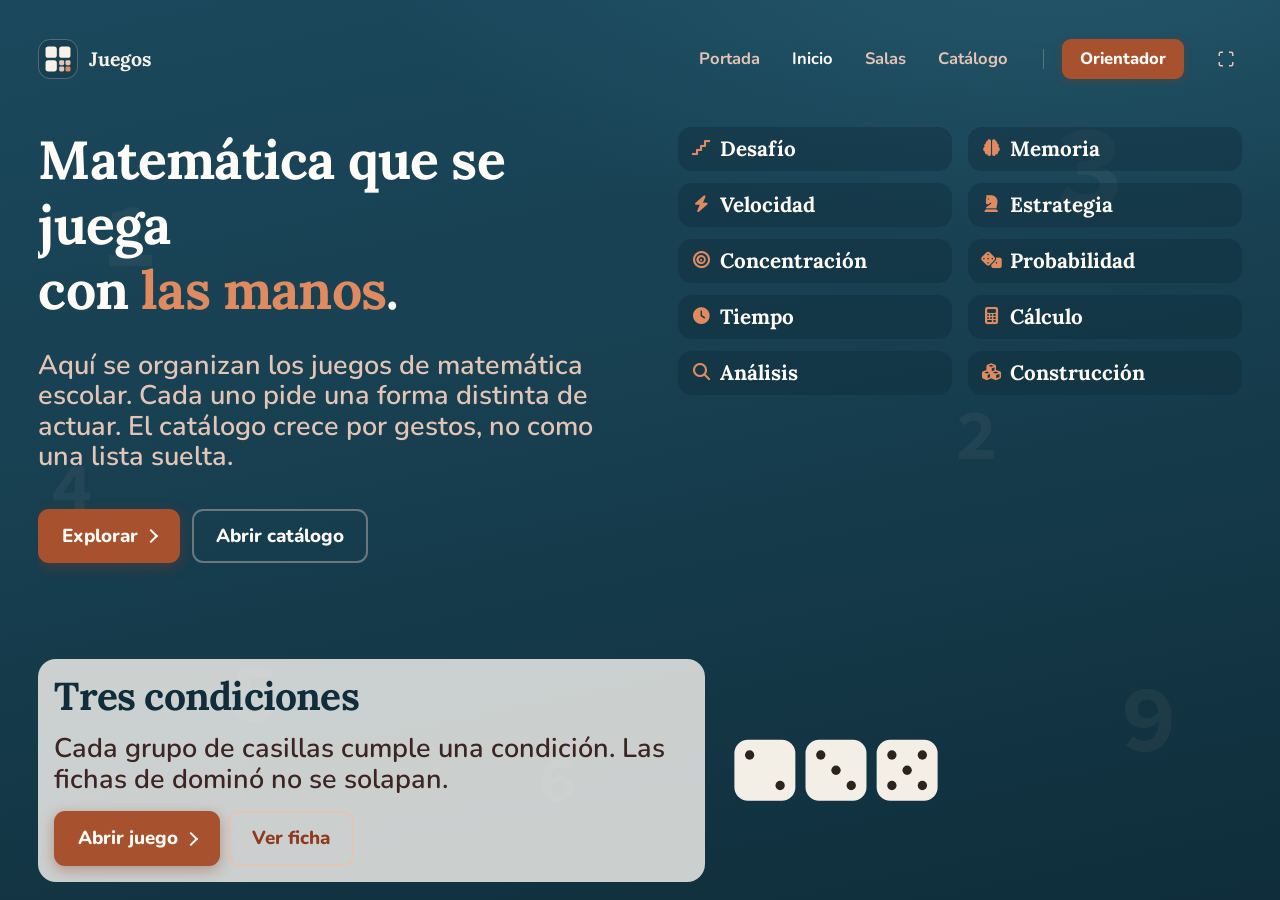
==== commit b5ee793d: "Deja Salas solo en la barra y cambia los números por iconos." ====
--- a/index-juegos.html
+++ b/index-juegos.html
@@ -27,6 +27,7 @@
 </script>
 <link rel="preconnect" href="https://fonts.googleapis.com">
 <link href="https://fonts.googleapis.com/css2?family=Lora:wght@400;600;700&family=Nunito:wght@400;600;700;800&family=Source+Code+Pro:wght@400;600;700&display=swap" rel="stylesheet">
+<link rel="stylesheet" href="https://cdnjs.cloudflare.com/ajax/libs/font-awesome/6.5.2/css/all.min.css">
 <style>
 :root{
   --pe-hondo:#0f2d3a; --pe-base:#173f50; --pe-caja:#2a4e5e; --pe-claro:#2c5c70;
@@ -160,7 +161,7 @@
   transition:transform var(--dur-rapida) var(--ease-enfasis), background var(--dur-base) var(--ease-estandar);
 }
 .indice a:hover{transform:translateY(-1px)}
-.indice .n{font-family:var(--mono); font-size:12px; color:var(--te-claro)}
+.indice i{color:#e08a5f; font-size:1.05rem; width:1.25em; text-align:center; flex:0 0 auto}
 .indice strong{font-weight:600; font-family:var(--lora); font-size:15px}
 .destacado{
   position:relative; left:auto; top:auto; width:100%; height:auto;
@@ -799,16 +800,27 @@
     if (id) document.getElementById(id).setAttribute("aria-current", "page");
   }
 
+  const ICONOS = {
+    desafio:"fa-solid fa-stairs",
+    memoria:"fa-solid fa-brain",
+    velocidad:"fa-solid fa-bolt",
+    estrategia:"fa-solid fa-chess-knight",
+    concentracion:"fa-solid fa-bullseye",
+    probabilidad:"fa-solid fa-dice",
+    tiempo:"fa-solid fa-clock",
+    calculo:"fa-solid fa-calculator",
+    analisis:"fa-solid fa-magnifying-glass",
+    construccion:"fa-solid fa-cubes"
+  };
   const Views = {
     inicio(r){
       const aviso = r.aviso ? '<p class="aviso" role="status">' + esc(r.aviso) + "</p>" : "";
       const listo = DataRepository.todos().find(x => x.juego.estado === "listo");
       const indice = DataRepository.zonas().map((z, i) => {
-        const n = String(i + 1).padStart(2, "0");
-        return '<li style="--i:' + i + '"><a id="atajo-' + z.id + '" data-go="#sala/' + z.id + '" href="#sala/' + z.id + '"><span class="n">' + n + '</span><strong>' + esc(z.nombre) + '</strong></a></li>';
+        return '<li style="--i:' + i + '"><a id="atajo-' + z.id + '" data-go="#sala/' + z.id + '" href="#sala/' + z.id + '"><i class="' + ICONOS[z.id] + '" aria-hidden="true"></i><strong>' + esc(z.nombre) + '</strong></a></li>';
       }).join("");
       const dominos = '<svg class="dominos" viewBox="0 0 248 88" aria-hidden="true"><g fill="#f4efe6"><rect x="4" y="8" width="72" height="72" rx="16"/><rect x="88" y="8" width="72" height="72" rx="16"/><rect x="172" y="8" width="72" height="72" rx="16"/></g><g fill="#2a241c"><circle cx="22" cy="26" r="5.5"/><circle cx="58" cy="62" r="5.5"/><circle cx="106" cy="26" r="5.5"/><circle cx="124" cy="44" r="5.5"/><circle cx="142" cy="62" r="5.5"/><circle cx="190" cy="26" r="5.5"/><circle cx="226" cy="26" r="5.5"/><circle cx="208" cy="44" r="5.5"/><circle cx="190" cy="62" r="5.5"/><circle cx="226" cy="62" r="5.5"/></g></svg>';
-      return '<section class="portada"><div class="entrada"><h1>Matemática que se juega<br>en <span class="resalte">diez salas</span>.</h1><p class="bajada">Aquí se organizan los juegos de matemática escolar. Cada sala pide una forma distinta de actuar. El catálogo crece por salas, no como una lista suelta.</p><div class="acciones"><a class="btn-primario" data-go="#salas" href="#salas">Explorar salas</a><a class="btn btn-ghost" data-go="#catalogo" href="#catalogo">Abrir catálogo</a></div>' + aviso + '</div><section class="escena-salas" aria-label="Las diez salas"><h2>Las salas</h2><ol class="indice">' + indice + '</ol></section></section><article class="destacado"><div class="lectura"><h2>' + esc(listo.juego.nombre) + '</h2><p>' + esc(listo.juego.sinopsis) + '</p><div class="fila-acc"><a class="accion" href="' + esc(listo.juego.archivo) + '">Abrir juego</a><button type="button" class="btn-sec" id="ficha-ahora" data-go="#juego/' + listo.zona.id + '/' + listo.juego.id + '" style="color:var(--te-hondo);border-color:var(--borde-calido)">Ver ficha</button></div></div>' + dominos + '</article>';
+      return '<section class="portada"><div class="entrada"><h1>Matemática que se juega<br>con <span class="resalte">las manos</span>.</h1><p class="bajada">Aquí se organizan los juegos de matemática escolar. Cada uno pide una forma distinta de actuar. El catálogo crece por gestos, no como una lista suelta.</p><div class="acciones"><a class="btn-primario" data-go="#salas" href="#salas">Explorar</a><a class="btn btn-ghost" data-go="#catalogo" href="#catalogo">Abrir catálogo</a></div>' + aviso + '</div><section class="escena-salas" aria-label="Los juegos"><ol class="indice">' + indice + '</ol></section></section><article class="destacado"><div class="lectura"><h2>' + esc(listo.juego.nombre) + '</h2><p>' + esc(listo.juego.sinopsis) + '</p><div class="fila-acc"><a class="accion" href="' + esc(listo.juego.archivo) + '">Abrir juego</a><button type="button" class="btn-sec" id="ficha-ahora" data-go="#juego/' + listo.zona.id + '/' + listo.juego.id + '" style="color:var(--te-hondo);border-color:var(--borde-calido)">Ver ficha</button></div></div>' + dominos + '</article>';
     },
     salas(){
       const cards = DataRepository.zonas().map((z, i) => {
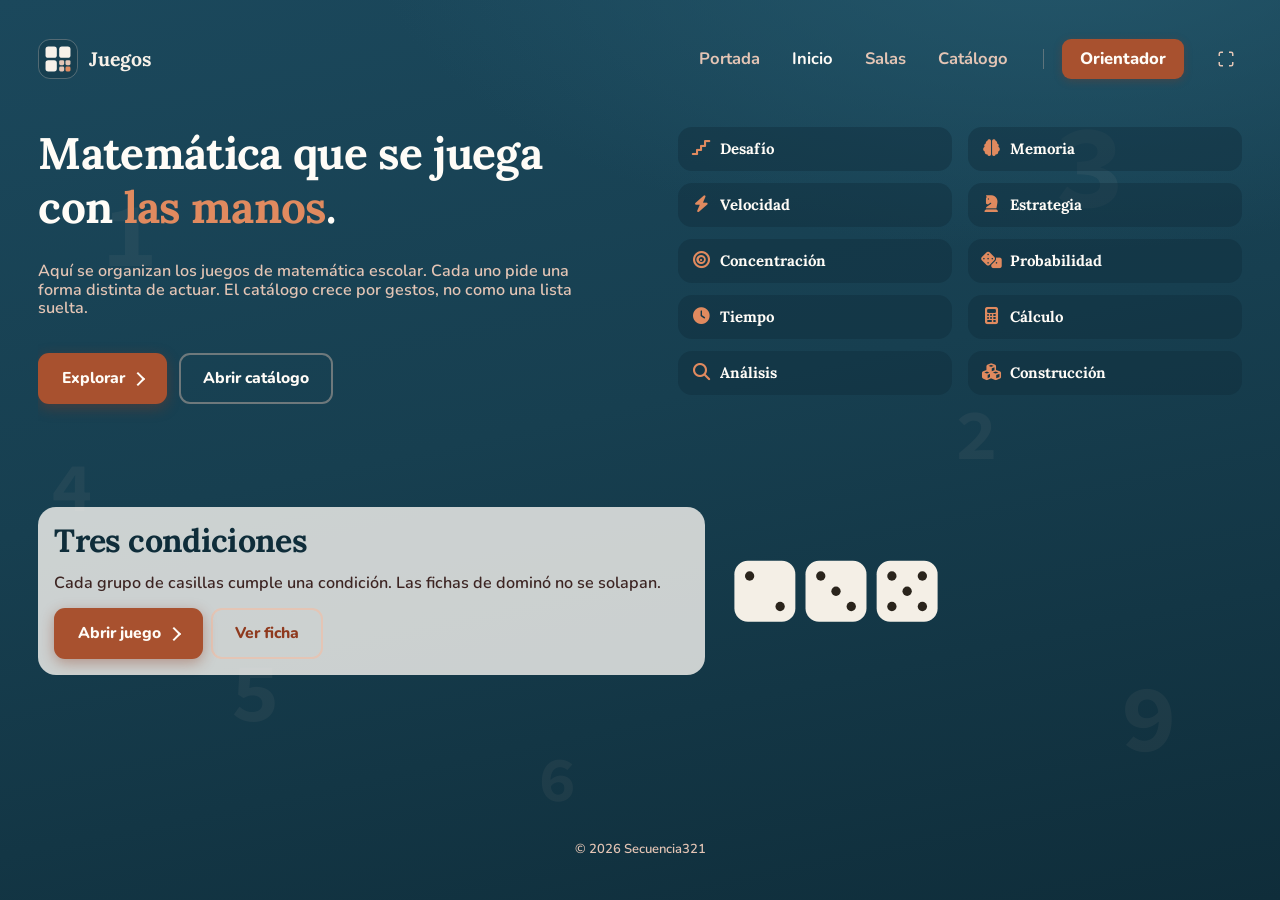
==== commit 91b2308f: "Reparte el tamaño: títulos +15 %, redacción −5 %, letras pequeñas igual." ====
--- a/index-juegos.html
+++ b/index-juegos.html
@@ -504,50 +504,44 @@
 .filtros,.eje,.vacio,.ficha-escena{box-shadow:none}
 footer.pie-pag{border:0; justify-content:center; color:#e4c5b5; font-size:13px; min-height:36px}
 
-/* Letras de la sala. Misma casa que las secuencias, con los porcentajes de esta página.
-   Más pequeña: hasta 20 px, sube 20 %. Medio: de 20 a 35 px, sube 15 %.
-   Grande: más de 35 px, sube 5 %. El crédito no entra.
-   Función                         Hoy     Grupo    Sube   Queda
-   número de sala, antetítulo      12      pequeña  20 %   14.4
-   gesto y pie de sala             13      pequeña  20 %   15.6
-   crédito © Secuencia321          13      fuera     0     13
-   estados, metas, etiquetas       14      pequeña  20 %   16.8
-   nombre de sala, lema            15      pequeña  20 %   18
-   navegación                      14.1    pequeña  20 %   16.9
-   botones                         15.7    pequeña  20 %   18.8
-   marca «Juegos», bajada, ficha   17      pequeña  20 %   20.4
-   título de sala en el mosaico    23      medio    15 %   26.5
-   «Las salas»                     24      medio    15 %   27.6
-   «Tres condiciones»              22–28   medio    15 %   25.3–32.2
-   «Diez salas…»                   28–46   grande    5 %   29.4–48.3
+/* Tres grupos, sobre el tamaño de partida (antes de los aumentos).
+   Grande (títulos): +15 %. Mediana (redacción): −5 %. Pequeña: igual.
+   crédito © Secuencia321 queda fuera.
+   Grande   h1 de entrada 28–46 → 32.2–52.9
+            «Las salas» 24 → 27.6
+            «Tres condiciones» 22–28 → 25.3–32.2
+            título de mosaico 23 → 26.45
+   Mediana  bajada y ficha 17 → 16.15
+            h3 18 → 17.1
+   Pequeña  números, gestos, estados, nombres, barra, botones: sin cambio
 */
-.kicker,.indice .n,.sala-btn .n{font-size:14.4px}
-.sala-btn .gesto,.sala-btn .pie{font-size:15.6px}
-.estado,.meta,.cabeza-sala .meta,.campo label,.cuenta,.nota,.destacado .estado,.tabs button{font-size:16.8px}
-.indice a,.indice strong,.sala-btn .lema{font-size:18px}
+.kicker,.indice .n,.sala-btn .n{font-size:12px}
+.sala-btn .gesto,.sala-btn .pie{font-size:13px}
+.estado,.meta,.cabeza-sala .meta,.campo label,.cuenta,.nota,.destacado .estado,.tabs button{font-size:14px}
+.indice a,.indice strong,.sala-btn .lema{font-size:15px}
 .nav a{font-size:1.035rem; color:#e4c5b5}
 .marca,.marca-txt{font-size:1.219rem; color:#f7f1e9}
-.bajada{font-size:27px; color:#e4c5b5; font-weight:600}
-.destacado .lectura p{font-size:27px; color:#3d2523}
-.btn-primario,.accion,.btn-sec,.btn-ghost{font-size:1.176rem}
-.volver,.campo input,.campo select,.campo textarea{font-size:19.2px}
-h3{font-size:21.6px}
-.sala-btn h2{font-size:32px}
-.destacado h2{font-size:clamp(30.6px, 3.34vw, 38.96px)}
-.resultado h2{font-size:38.96px}
+.bajada{font-size:16.15px; color:#e4c5b5; font-weight:600}
+.destacado .lectura p{font-size:16.15px; color:#3d2523}
+.btn-primario,.accion,.btn-sec,.btn-ghost{font-size:.98rem}
+.volver,.campo input,.campo select,.campo textarea{font-size:16px}
+h3{font-size:17.1px}
+.sala-btn h2{font-size:26.45px}
+.destacado h2{font-size:clamp(25.3px, 2.76vw, 32.2px)}
+.resultado h2{font-size:32.2px}
 h1,h2,h3{font-weight:700}
-h2,.escena-salas h2{font-size:35.07px}
-h1{font-size:48.03px}
+h2,.escena-salas h2{font-size:27.6px}
+h1{font-size:41.4px}
 .entrada h1{
   font-family:var(--lora); font-weight:700; letter-spacing:-.015em; color:#fffcf7;
-  font-size:clamp(2rem, 5.4vw, 3.35rem); line-height:1.14; white-space:normal; max-width:11em;
+  font-size:clamp(32.2px, 3.45vw, 52.9px); line-height:1.14; white-space:normal; max-width:11em;
 }
 .entrada h1 .resalte{color:#e08a5f}
-body[data-marco="cine"] .entrada h1{font-size:clamp(1.85rem, 4.6vw, 2.8rem)}
+body[data-marco="cine"] .entrada h1{font-size:clamp(32.2px, 3.68vw, 46px)}
 h2,.escena-salas h2{font-family:var(--lora); font-weight:700; color:#fffcf7}
-body[data-marco="cine"] .bajada,body[data-marco="cine"] .destacado .lectura p{font-size:23.8px}
+body[data-marco="cine"] .bajada,body[data-marco="cine"] .destacado .lectura p{font-size:16.15px}
 body[data-marco="cine"] #app{padding-top:10px}
-body[data-marco="retrato"] h1,body[data-marco="telefono"] h1{font-size:clamp(38.81px, 9.702vw, 53.36px); line-height:1.2}
+body[data-marco="retrato"] h1,body[data-marco="telefono"] h1{font-size:clamp(36.8px, 9.2vw, 50.6px); line-height:1.2}
 #app{gap:28px}
 .entrada{gap:28px}
 .entrada h1,.bajada{line-height:1.22}
@@ -556,7 +550,7 @@
 .escena-salas{width:100%; max-width:none}
 .indice{grid-template-columns:1fr 1fr; width:100%; max-width:none}
 .indice a{width:100%; max-width:none}
-.indice strong{font-size:20.7px}
+.indice strong{font-size:15px}
 .destacado{width:75%; max-width:75%; grid-template-columns:minmax(0, 1fr) 210px; justify-content:start}
 .destacado .lectura{max-width:none}
 .escena-salas{gap:16px}
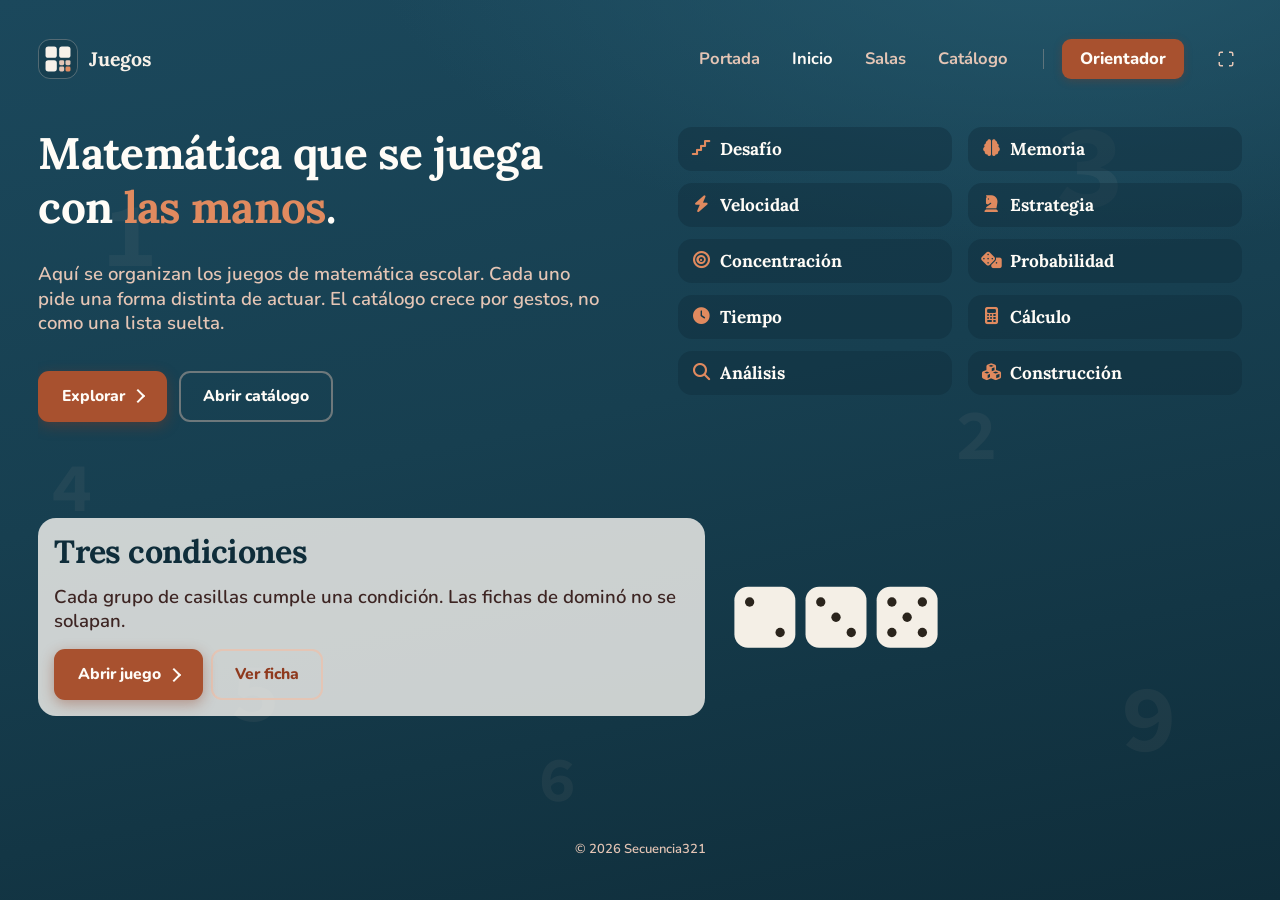
==== commit 37a0a469: "Sube un 15 % el tamaño y el interlineado del párrafo, la ficha y los nombres." ====
--- a/index-juegos.html
+++ b/index-juegos.html
@@ -518,11 +518,12 @@
 .kicker,.indice .n,.sala-btn .n{font-size:12px}
 .sala-btn .gesto,.sala-btn .pie{font-size:13px}
 .estado,.meta,.cabeza-sala .meta,.campo label,.cuenta,.nota,.destacado .estado,.tabs button{font-size:14px}
-.indice a,.indice strong,.sala-btn .lema{font-size:15px}
+.indice a,.sala-btn .lema{font-size:15px}
+.indice strong{font-size:17.25px; line-height:1.3}
 .nav a{font-size:1.035rem; color:#e4c5b5}
 .marca,.marca-txt{font-size:1.219rem; color:#f7f1e9}
-.bajada{font-size:16.15px; color:#e4c5b5; font-weight:600}
-.destacado .lectura p{font-size:16.15px; color:#3d2523}
+.bajada{font-size:18.57px; color:#e4c5b5; font-weight:600}
+.destacado .lectura p{font-size:18.57px; color:#3d2523}
 .btn-primario,.accion,.btn-sec,.btn-ghost{font-size:.98rem}
 .volver,.campo input,.campo select,.campo textarea{font-size:16px}
 h3{font-size:17.1px}
@@ -539,18 +540,18 @@
 .entrada h1 .resalte{color:#e08a5f}
 body[data-marco="cine"] .entrada h1{font-size:clamp(32.2px, 3.68vw, 46px)}
 h2,.escena-salas h2{font-family:var(--lora); font-weight:700; color:#fffcf7}
-body[data-marco="cine"] .bajada,body[data-marco="cine"] .destacado .lectura p{font-size:16.15px}
+body[data-marco="cine"] .bajada,body[data-marco="cine"] .destacado .lectura p{font-size:18.57px}
 body[data-marco="cine"] #app{padding-top:10px}
 body[data-marco="retrato"] h1,body[data-marco="telefono"] h1{font-size:clamp(36.8px, 9.2vw, 50.6px); line-height:1.2}
 #app{gap:28px}
 .entrada{gap:28px}
 .entrada h1,.bajada{line-height:1.22}
-.bajada,.destacado .lectura p{line-height:1.13}
+.bajada,.destacado .lectura p{line-height:1.3}
 .portada{grid-template-columns:minmax(0, 1.28fr) minmax(0, 1fr); justify-content:stretch; align-items:start; width:100%; column-gap:clamp(48px, 6vw, 96px); row-gap:32px}
 .escena-salas{width:100%; max-width:none}
 .indice{grid-template-columns:1fr 1fr; width:100%; max-width:none}
 .indice a{width:100%; max-width:none}
-.indice strong{font-size:15px}
+.indice strong{font-size:17.25px; line-height:1.3}
 .destacado{width:75%; max-width:75%; grid-template-columns:minmax(0, 1fr) 210px; justify-content:start}
 .destacado .lectura{max-width:none}
 .escena-salas{gap:16px}
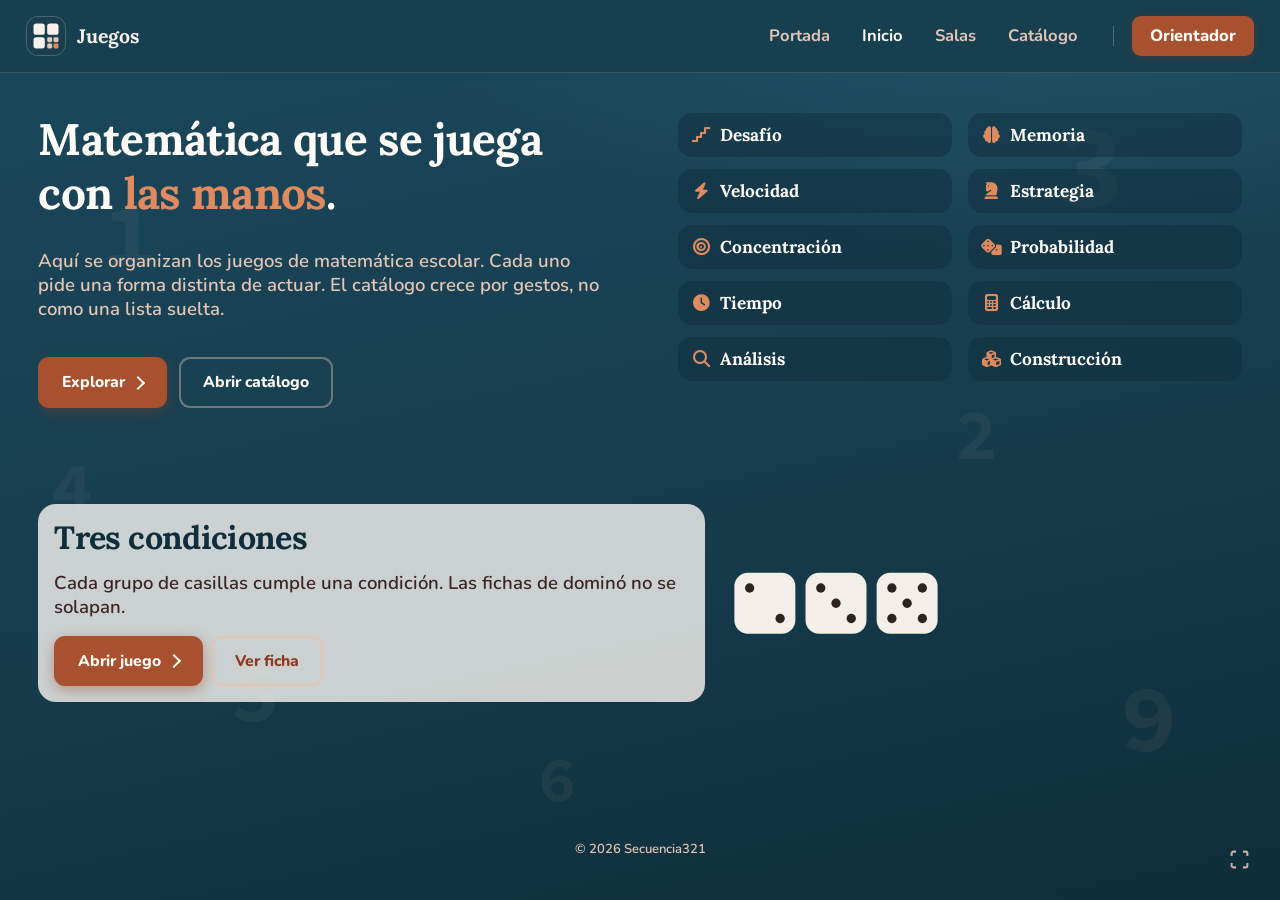
==== commit 59932ffd: "La barra de juegos copia la de la portada y la pantalla completa queda fija abajo." ====
--- a/index-juegos.html
+++ b/index-juegos.html
@@ -423,8 +423,15 @@
 .escenario .numeros span:nth-child(7){left:4%; top:48%; font-size:70px; animation-delay:-2s}
 @keyframes flotar{0%,100%{transform:translateY(0)}50%{transform:translateY(-26px)}}
 .barra{
-  background:transparent; border:0; flex-wrap:wrap; align-items:center; gap:8px 16px;
-  min-height:56px; margin-bottom:12px;
+  position:sticky; top:0; z-index:40;
+  background:rgba(23,63,80,.97);
+  -webkit-backdrop-filter:saturate(140%) blur(8px);
+  backdrop-filter:saturate(140%) blur(8px);
+  border:0; border-bottom:1px solid rgba(228,197,181,.16);
+  flex-wrap:nowrap; align-items:center; gap:16px;
+  min-height:70px;
+  margin:calc(-1 * clamp(14.4px, 2.4vw, 43.2px)) calc(-1 * clamp(16px, 3vw, 48px)) 12px;
+  padding:14px clamp(18px, 2vw, 28px);
 }
 .marca{gap:11px; color:#f7f1e9; font-weight:700; font-size:1.06rem; flex:0 0 auto}
 .marca-icono{width:40px; height:40px; border-radius:12px; flex:0 0 auto; border:1px solid rgba(228,197,181,.28); overflow:hidden}
@@ -442,13 +449,15 @@
 .nav a.btn-barra:hover,.nav a.btn-barra[aria-current="page"]{background:#b55537; color:#fffcf7}
 .nav a[aria-current="page"]::after{content:none}
 .btn-icono{
+  position:fixed; right:22px; bottom:22px; z-index:60;
   display:inline-flex; align-items:center; justify-content:center;
-  width:32px; height:32px; min-height:0; margin-left:10px; padding:0;
-  border:0; border-radius:0; background:transparent; box-shadow:none; color:#e4c5b5; cursor:pointer;
-}
-.btn-icono svg{width:18px; height:18px}
+  width:37px; height:37px; min-height:0; margin:0; padding:0;
+  border:0; border-radius:0; background:transparent; box-shadow:none;
+  color:#c5b1a6; cursor:pointer;
+}
+.btn-icono svg{width:21px; height:21px}
 .btn-icono:hover,.btn-icono:active,.btn-icono[aria-pressed="true"]{
-  background:transparent; border:0; color:#e4c5b5; transform:none; box-shadow:none;
+  background:transparent; border:0; color:#d8c8be; transform:none; box-shadow:none;
 }
 .btn-primario,.accion,.btn-sec,.btn-ghost,.indice a{
   transition:transform .32s cubic-bezier(.22,1,.36,1), box-shadow .32s cubic-bezier(.22,1,.36,1), background .2s;
@@ -618,9 +627,6 @@
       <a href="#catalogo" data-go="#catalogo" id="nav-catalogo">Catálogo</a>
       <a class="btn-barra" href="#orientador" data-go="#orientador" id="nav-orientador">Orientador</a>
     </nav>
-    <button type="button" class="btn-icono" id="btnProyeccion" aria-pressed="false" aria-label="Pantalla completa">
-      <svg viewBox="0 0 24 24" fill="none" stroke="currentColor" stroke-width="2" aria-hidden="true"><path d="M8 3H5a2 2 0 0 0-2 2v3"/><path d="M16 3h3a2 2 0 0 1 2 2v3"/><path d="M8 21H5a2 2 0 0 1-2-2v-3"/><path d="M16 21h3a2 2 0 0 0 2-2v-3"/></svg>
-    </button>
   </header>
   <main id="contenido"><div id="lienzo" class="lienzo"></div></main>
   <footer class="pie-pag">
@@ -628,6 +634,9 @@
   </footer>
 </div>
 </div>
+<button type="button" class="btn-icono" id="btnProyeccion" aria-pressed="false" aria-label="Pantalla completa">
+  <svg viewBox="0 0 24 24" fill="none" stroke="currentColor" stroke-width="2.3" aria-hidden="true"><path d="M8 3H5a2 2 0 0 0-2 2v3"/><path d="M16 3h3a2 2 0 0 1 2 2v3"/><path d="M8 21H5a2 2 0 0 1-2-2v-3"/><path d="M16 21h3a2 2 0 0 0 2-2v-3"/></svg>
+</button>
 <div id="giro" hidden>
   <div class="giro-caja">
     <svg viewBox="0 0 88 88" aria-hidden="true"><rect x="28" y="10" width="32" height="56" rx="6" fill="none" stroke="#f7f1e9" stroke-width="2"/><rect x="40" y="58" width="8" height="3" rx="1" fill="#e08a5f"/><path class="giro-flecha" d="M18 62c8 16 28 20 42 10" fill="none" stroke="#e08a5f" stroke-width="2"/><path d="M54 68l8 6-8 2" fill="#e08a5f"/></svg>
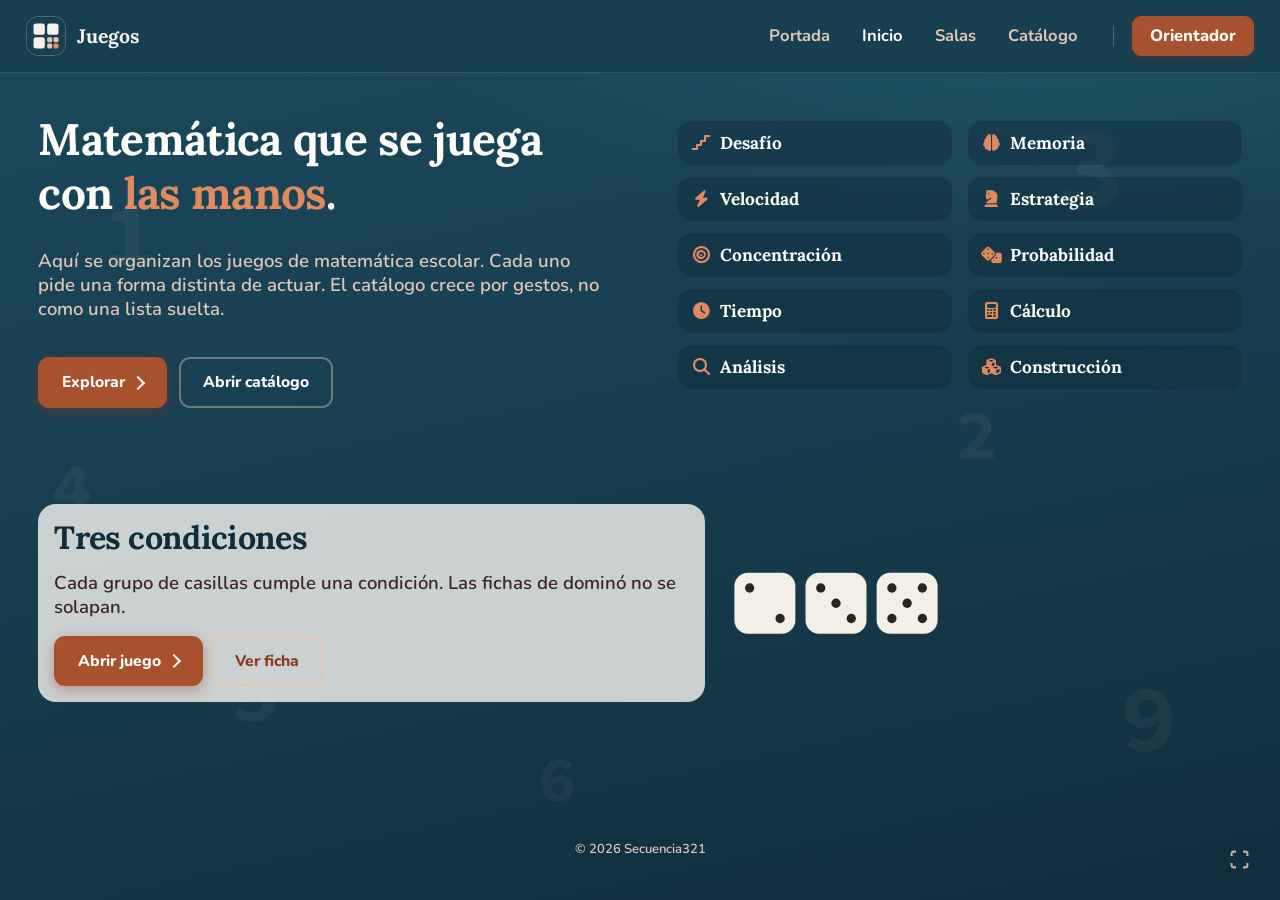
==== commit 9dde7745: "La primera fila de salas ya no se corta al levantarse." ====
--- a/index-juegos.html
+++ b/index-juegos.html
@@ -125,7 +125,7 @@
   transition:border-color var(--dur-rapida) var(--ease-salida), background var(--dur-rapida) var(--ease-salida);
 }
 .btn-sec:hover,.btn-ghost:hover{background:rgba(247,241,233,.06)}
-main{min-width:0; min-height:0; overflow:hidden; display:flex; flex-direction:column}
+main{min-width:0; min-height:0; overflow:visible; display:flex; flex-direction:column}
 .lienzo{flex:1; min-height:0; min-width:0; overflow:auto; overscroll-behavior:contain; view-transition-name:lienzo; padding:8px 0}
 .lienzo.sale{opacity:0; transform:translateY(18px); transition:opacity var(--dur-base) var(--ease-entrada), transform var(--dur-base) var(--ease-entrada)}
 .lienzo.entra > *{animation:sube var(--dur-media) var(--ease-salida) both}
@@ -336,7 +336,7 @@
 }
 body[data-marco="ancho"] main,
 body[data-marco="cine"] main,
-body[data-marco="tabla"] main{min-height:0; flex:1; display:flex; overflow:hidden}
+body[data-marco="tabla"] main{min-height:0; flex:1; display:flex; overflow:visible}
 body[data-marco="ancho"] .lienzo,
 body[data-marco="cine"] .lienzo{flex:1; min-height:0; overflow:hidden; display:flex; flex-direction:column}
 body[data-marco="ancho"] .lienzo:has(> .portada),
@@ -476,8 +476,8 @@
 .btn-sec:hover,.btn-ghost:hover{background:rgba(228,197,181,.13); border-color:#e4c5b5; transform:translateY(-4px)}
 .entrada h1{max-width:100%; font-size:clamp(28px, 3vw, 46px); color:#fffcf7}
 .entrada,.escena-salas{min-width:0}
-.indice a{background:rgba(15,45,58,.42); border:0; border-radius:14px; color:#fffcf7}
-.indice a:hover{transform:translateY(-3px); background:rgba(15,45,58,.62)}
+.indice a{background:rgba(15,45,58,.42); border:0; border-radius:14px; color:#fffcf7; position:relative}
+.indice a:hover{transform:translateY(-3px); background:rgba(15,45,58,.62); z-index:50}
 .indice .n{color:#e08a5f; font-weight:700}
 .indice strong{color:#fffcf7; font-weight:700}
 .destacado{
@@ -557,8 +557,8 @@
 .entrada h1,.bajada{line-height:1.22}
 .bajada,.destacado .lectura p{line-height:1.3}
 .portada{grid-template-columns:minmax(0, 1.28fr) minmax(0, 1fr); justify-content:stretch; align-items:start; width:100%; column-gap:clamp(48px, 6vw, 96px); row-gap:32px}
-.escena-salas{width:100%; max-width:none}
-.indice{grid-template-columns:1fr 1fr; width:100%; max-width:none}
+.escena-salas{width:100%; max-width:none; overflow:visible}
+.indice{grid-template-columns:1fr 1fr; width:100%; max-width:none; overflow:visible; padding-top:8px}
 .indice a{width:100%; max-width:none}
 .indice strong{font-size:17.25px; line-height:1.3}
 .destacado{width:75%; max-width:75%; grid-template-columns:minmax(0, 1fr) 210px; justify-content:start}
